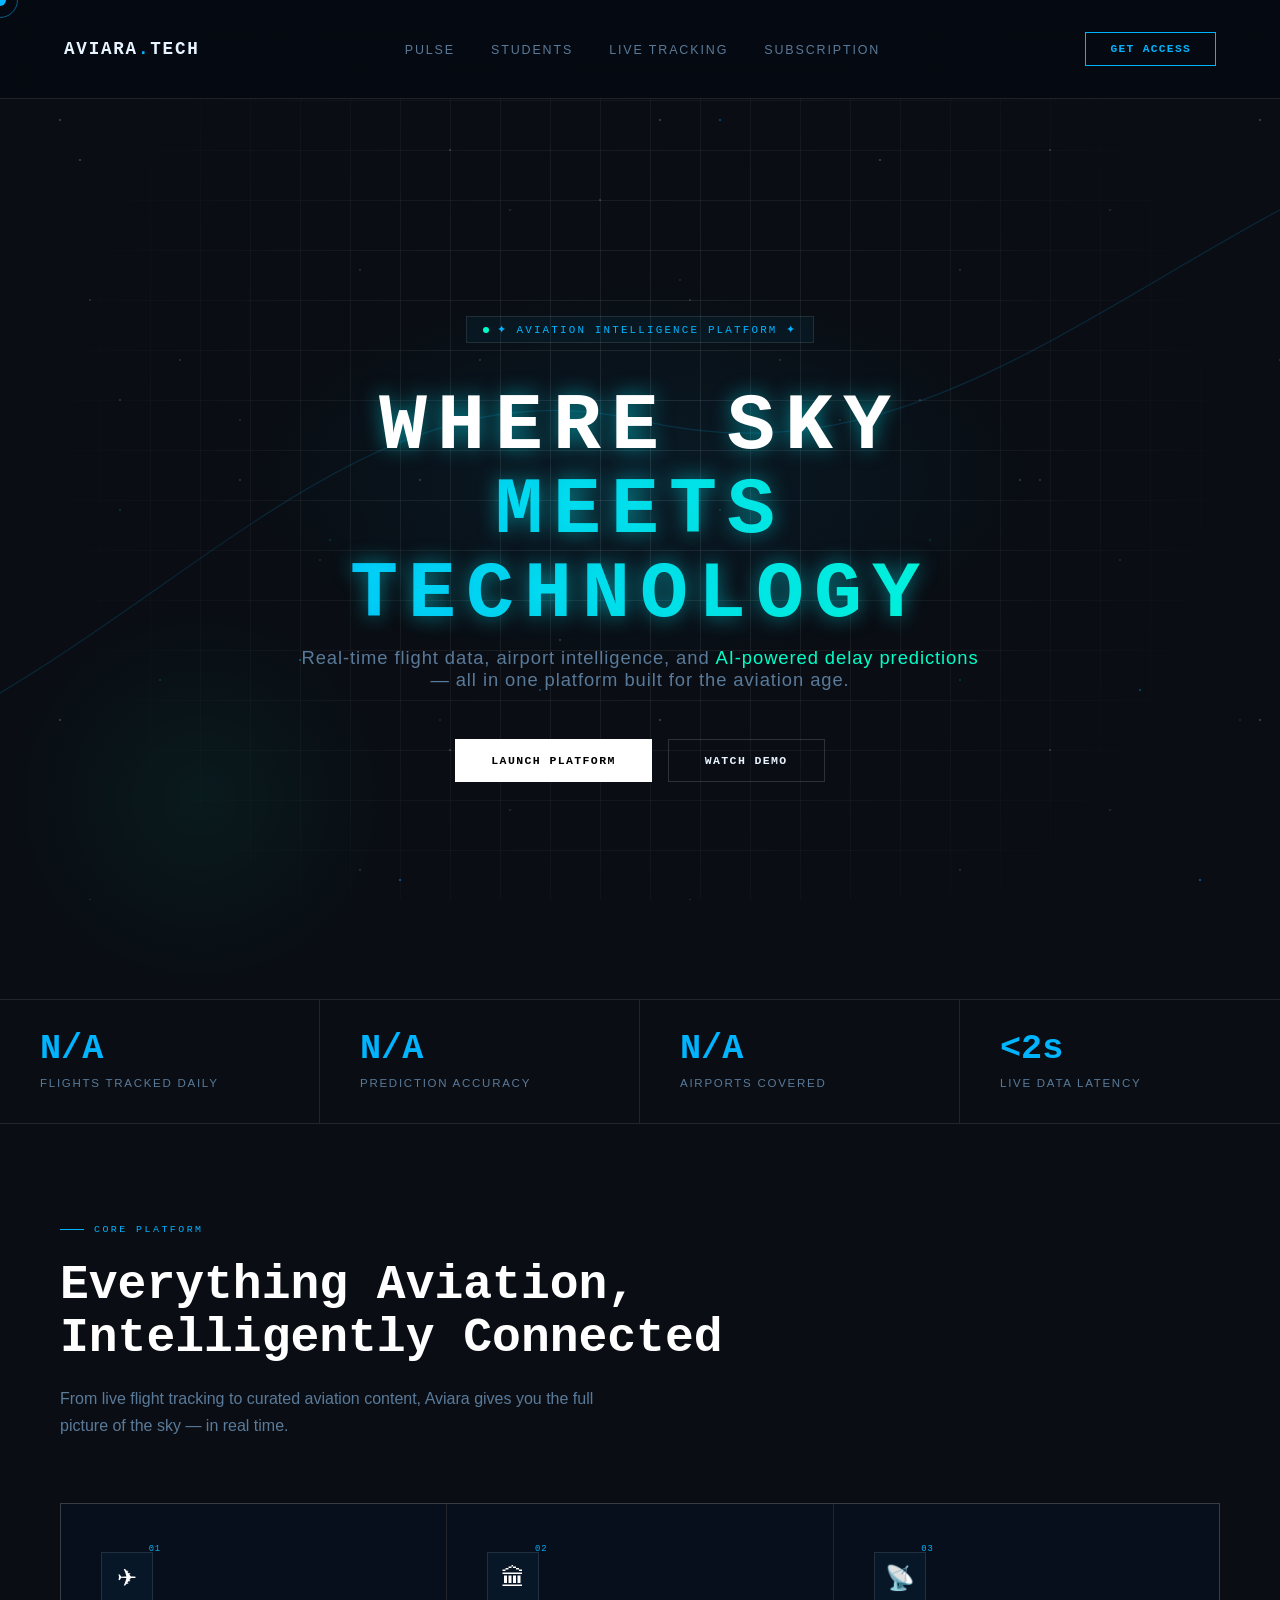
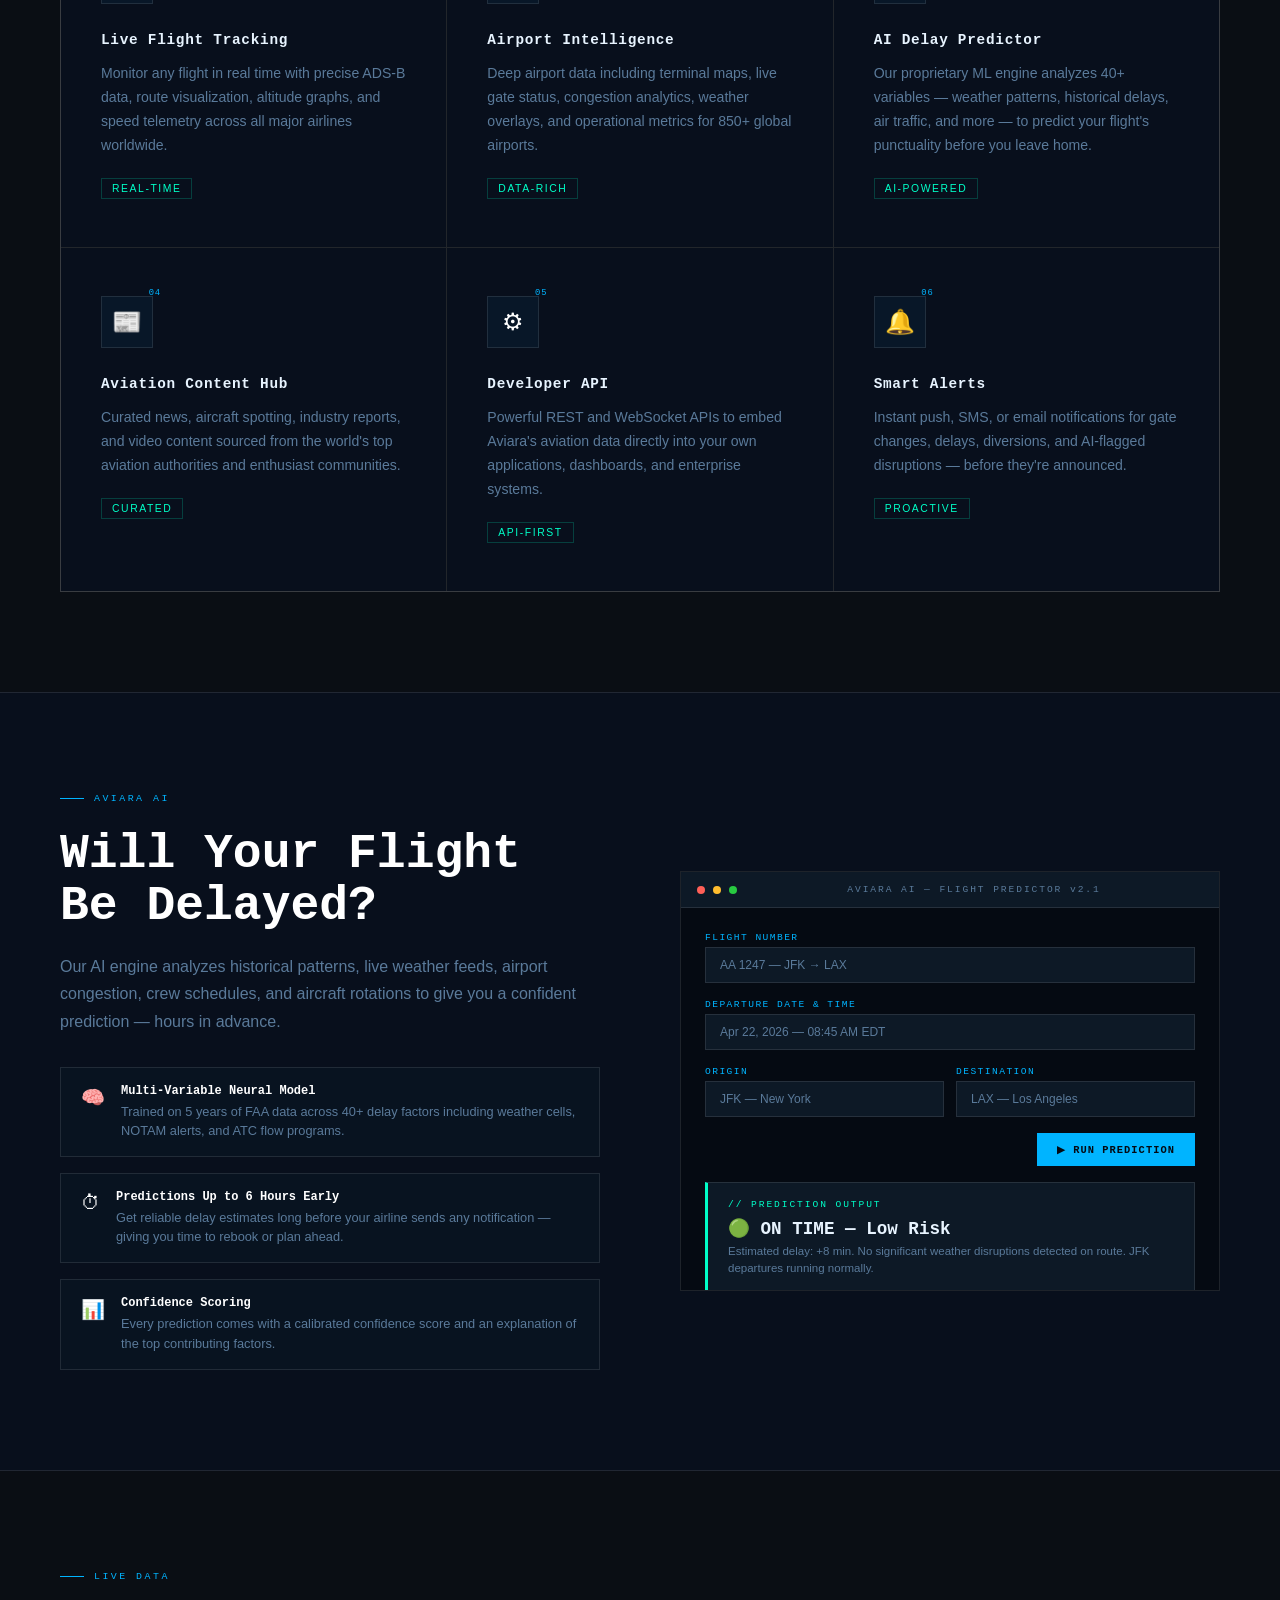
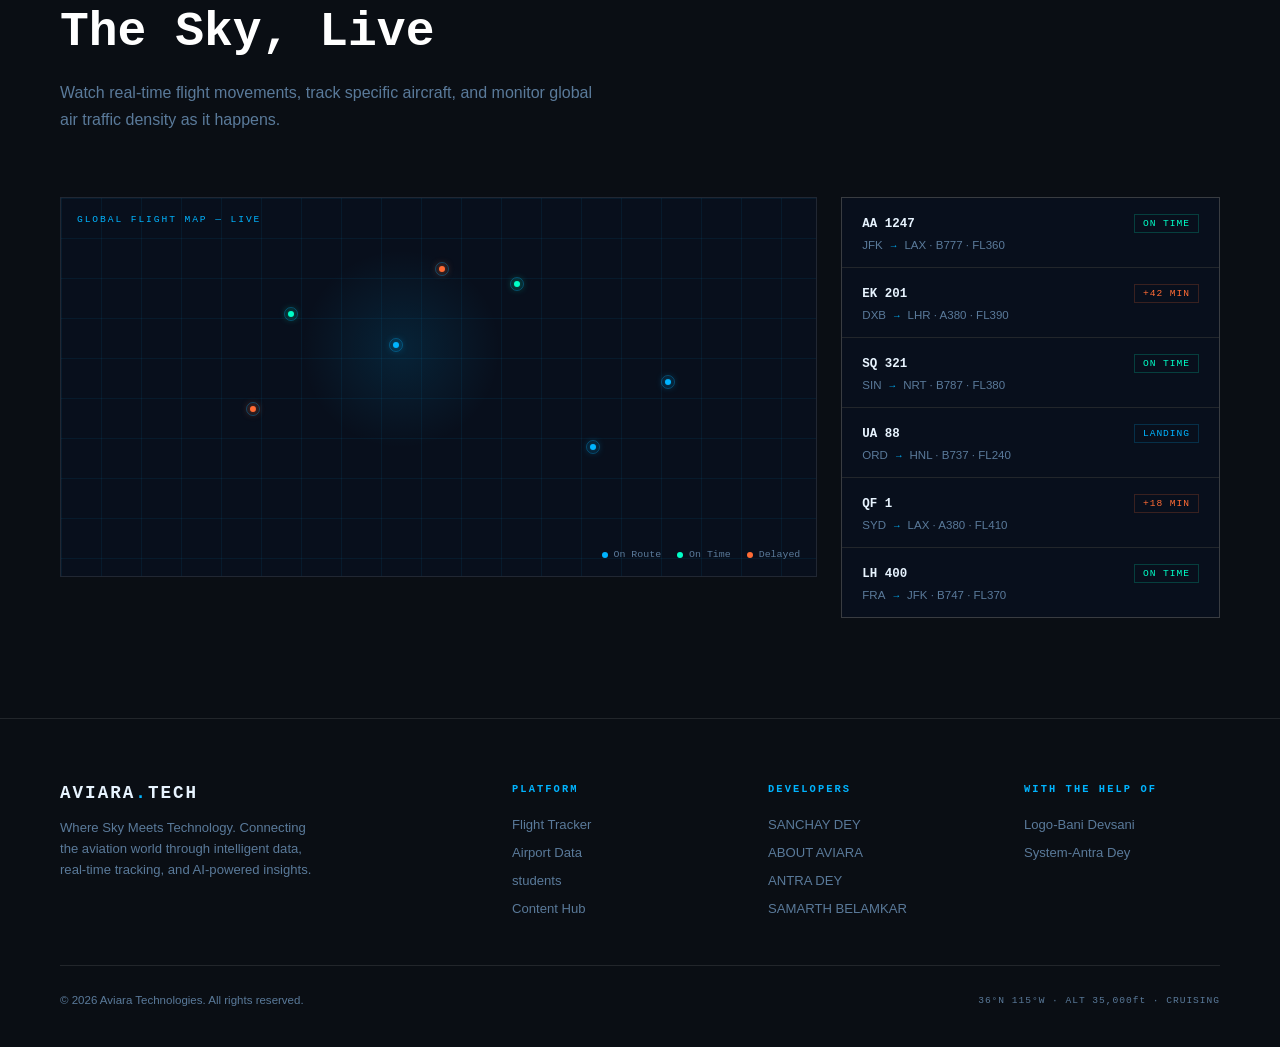
==== index.html @ bae65225 "Add files via upload" ====
<!DOCTYPE html>
<html lang="en">
<head>
    <meta charset="UTF-8">
    <meta name="viewport" content="width=device-width, initial-scale=1.0">
    <title>AVIARA</title>
    <link rel="stylesheet" href="style.css">
    <link rel="stylesheet" href="https://cdnjs.cloudflare.com/ajax/libs/font-awesome/6.5.0/css/all.min.css">
</head>
<body>

  <div class="cursor" id="cursor"></div>
  <div class="cursor-ring" id="cursorRing"></div>
  <div class="starfield"></div>
  <div class="grid-overlay"></div>

  <!-- NAV -->
  <nav>
    <a img="file:///C:/Users/ANTRA%20DEY/Downloads/aviara_tech_logo_airplane.svg" class="nav-logo">AVIARA<span>.</span>TECH</a>
    <ul class="nav-links">
      <li><a href="aviaapulse.html">Pulse</a></li>
      <li><a href="students.html">Students</a></li>
      <li><a href="#tracking">Live Tracking</a></li>
      <li><a href="subscription.html">subscription</a></li>
    </ul>
    <button class="nav-cta">Get Access</button>
  </nav>

  <!-- HERO -->
  <section class="hero">
    <div class="hero-glow"></div>
    <div class="hero-glow2"></div>
    <svg class="plane-svg" viewBox="0 0 1400 700" preserveAspectRatio="none">
      <path class="plane-path" d="M-100,500 C200,400 400,200 700,250 C1000,300 1200,150 1500,50"/>
    </svg>
    <div class="hero-content">
      <div class="hero-badge">✦ Aviation Intelligence Platform ✦</div>
      <h1>
        <span class="line1">WHERE SKY</span>
        <span class="line2">MEETS TECHNOLOGY</span>
      </h1>
      <p class="tagline">Real-time flight data, airport intelligence, and <em>AI-powered delay predictions</em><br>— all in one platform built for the aviation age.</p>
      <div class="hero-btns">
        <button class="btn-primary">Launch Platform</button>
        <button class="btn-ghost">Watch Demo</button>
      </div>
    </div>
  </section>

  <!-- STATS -->
  <div class="stats-bar reveal">
    <div class="stat-item"><span class="stat-num">N/A</span><span class="stat-label">Flights Tracked Daily</span></div>
    <div class="stat-item"><span class="stat-num">N/A</span><span class="stat-label">Prediction Accuracy</span></div>
    <div class="stat-item"><span class="stat-num">N/A</span><span class="stat-label">Airports Covered</span></div>
    <div class="stat-item"><span class="stat-num">&lt;2s</span><span class="stat-label">Live Data Latency</span></div>
  </div>

  <!-- SERVICES -->
  <section id="services">
    <div class="reveal">
      <div class="section-label">Core Platform</div>
      <h2 class="section-title">Everything Aviation,<br>Intelligently Connected</h2>
      <p class="section-sub">From live flight tracking to curated aviation content, Aviara gives you the full picture of the sky — in real time.</p>
    </div>
    <div class="services-grid reveal">
      <div class="service-card">
        <div class="service-icon"><div class="service-icon-inner">✈</div><span class="service-num">01</span></div>
        <div class="service-title">Live Flight Tracking</div>
        <p class="service-desc">Monitor any flight in real time with precise ADS-B data, route visualization, altitude graphs, and speed telemetry across all major airlines worldwide.</p>
        <span class="service-tag">Real-Time</span>
      </div>
      <div class="service-card">
        <div class="service-icon"><div class="service-icon-inner">🏛</div><span class="service-num">02</span></div>
        <div class="service-title">Airport Intelligence</div>
        <p class="service-desc">Deep airport data including terminal maps, live gate status, congestion analytics, weather overlays, and operational metrics for 850+ global airports.</p>
        <span class="service-tag">Data-Rich</span>
      </div>
      <div class="service-card">
        <div class="service-icon"><div class="service-icon-inner">📡</div><span class="service-num">03</span></div>
        <div class="service-title">AI Delay Predictor</div>
        <p class="service-desc">Our proprietary ML engine analyzes 40+ variables — weather patterns, historical delays, air traffic, and more — to predict your flight's punctuality before you leave home.</p>
        <span class="service-tag">AI-Powered</span>
      </div>
      <div class="service-card">
        <div class="service-icon"><div class="service-icon-inner">📰</div><span class="service-num">04</span></div>
        <div class="service-title">Aviation Content Hub</div>
        <p class="service-desc">Curated news, aircraft spotting, industry reports, and video content sourced from the world's top aviation authorities and enthusiast communities.</p>
        <span class="service-tag">Curated</span>
      </div>
      <div class="service-card">
        <div class="service-icon"><div class="service-icon-inner">⚙</div><span class="service-num">05</span></div>
        <div class="service-title">Developer API</div>
        <p class="service-desc">Powerful REST and WebSocket APIs to embed Aviara's aviation data directly into your own applications, dashboards, and enterprise systems.</p>
        <span class="service-tag">API-First</span>
      </div>
      <div class="service-card">
        <div class="service-icon"><div class="service-icon-inner">🔔</div><span class="service-num">06</span></div>
        <div class="service-title">Smart Alerts</div>
        <p class="service-desc">Instant push, SMS, or email notifications for gate changes, delays, diversions, and AI-flagged disruptions — before they're announced.</p>
        <span class="service-tag">Proactive</span>
      </div>
    </div>
  </section>

  <!-- AI PREDICTOR -->
  <section class="ai-section" id="ai">
    <div class="ai-inner">
      <div class="reveal">
        <div class="section-label">Aviara AI</div>
        <h2 class="section-title">Will Your Flight<br>Be Delayed?</h2>
        <p class="section-sub">Our AI engine analyzes historical patterns, live weather feeds, airport congestion, crew schedules, and aircraft rotations to give you a confident prediction — hours in advance.</p>
        <div class="ai-features">
          <div class="ai-feat">
            <div class="ai-feat-icon">🧠</div>
            <div>
              <div class="ai-feat-title">Multi-Variable Neural Model</div>
              <p class="ai-feat-desc">Trained on 5 years of FAA data across 40+ delay factors including weather cells, NOTAM alerts, and ATC flow programs.</p>
            </div>
          </div>
          <div class="ai-feat">
            <div class="ai-feat-icon">⏱</div>
            <div>
              <div class="ai-feat-title">Predictions Up to 6 Hours Early</div>
              <p class="ai-feat-desc">Get reliable delay estimates long before your airline sends any notification — giving you time to rebook or plan ahead.</p>
            </div>
          </div>
          <div class="ai-feat">
            <div class="ai-feat-icon">📊</div>
            <div>
              <div class="ai-feat-title">Confidence Scoring</div>
              <p class="ai-feat-desc">Every prediction comes with a calibrated confidence score and an explanation of the top contributing factors.</p>
            </div>
          </div>
        </div>
      </div>
      <div class="ai-visual reveal">
        <div class="ai-screen">
          <div class="ai-screen-header">
            <div class="dot dot-r"></div>
            <div class="dot dot-y"></div>
            <div class="dot dot-g"></div>
            <div class="ai-screen-title">AVIARA AI — FLIGHT PREDICTOR v2.1</div>
          </div>
          <div class="ai-scan-line"></div>
          <div class="ai-screen-body">
            <div>
              <div class="ai-field-label">Flight Number</div>
              <div class="ai-field">AA 1247 — JFK → LAX</div>
            </div>
            <div>
              <div class="ai-field-label">Departure Date & Time</div>
              <div class="ai-field">Apr 22, 2026 — 08:45 AM EDT</div>
            </div>
            <div class="ai-input-row">
              <div style="flex:1"><div class="ai-field-label">Origin</div><div class="ai-field">JFK — New York</div></div>
              <div style="flex:1"><div class="ai-field-label">Destination</div><div class="ai-field">LAX — Los Angeles</div></div>
            </div>
            <button class="ai-submit">▶ RUN PREDICTION</button>
            <div class="ai-result-box">
              <div class="ai-result-label">// PREDICTION OUTPUT</div>
              <div class="ai-result-main">🟢 ON TIME — Low Risk</div>
              <div class="ai-result-sub">Estimated delay: +8 min. No significant weather disruptions detected on route. JFK departures running normally.</div>
              <div class="ai-confidence">
                <span class="conf-label">Confidence</span>
                <div class="conf-bar"><div class="conf-fill"></div></div>
                <span class="conf-val">87%</span>
              </div>
            </div>
          </div>
        </div>
      </div>
    </div>
  </section>

  <!-- LIVE TRACKING -->
  <section id="tracking">
    <div class="reveal">
      <div class="section-label">Live Data</div>
      <h2 class="section-title">The Sky, Live</h2>
      <p class="section-sub">Watch real-time flight movements, track specific aircraft, and monitor global air traffic density as it happens.</p>
    </div>
    <div class="tracking-grid reveal">
      <div class="map-placeholder">
        <div class="map-grid"></div>
        <div class="map-glow"></div>
        <div class="fdot" style="top:38%;left:44%"></div>
        <div class="fdot green" style="top:22%;left:60%"></div>
        <div class="fdot orange" style="top:55%;left:25%"></div>
        <div class="fdot" style="top:65%;left:70%"></div>
        <div class="fdot green" style="top:30%;left:30%"></div>
        <div class="fdot" style="top:48%;left:80%"></div>
        <div class="fdot orange" style="top:18%;left:50%"></div>
        <div class="map-label">GLOBAL FLIGHT MAP — LIVE</div>
        <div class="map-status">
          <div class="map-legend"><div class="legend-dot" style="background:var(--accent)"></div> On Route</div>
          <div class="map-legend"><div class="legend-dot" style="background:var(--accent2)"></div> On Time</div>
          <div class="map-legend"><div class="legend-dot" style="background:var(--accent3)"></div> Delayed</div>
        </div>
      </div>
      <div class="flight-list">
        <div class="flight-item"><div class="flight-header"><span class="flight-code">AA 1247</span><span class="flight-status status-on">On Time</span></div><div class="flight-route">JFK <span class="route-sep">→</span> LAX · B777 · FL360</div></div>
        <div class="flight-item"><div class="flight-header"><span class="flight-code">EK 201</span><span class="flight-status status-delay">+42 min</span></div><div class="flight-route">DXB <span class="route-sep">→</span> LHR · A380 · FL390</div></div>
        <div class="flight-item"><div class="flight-header"><span class="flight-code">SQ 321</span><span class="flight-status status-on">On Time</span></div><div class="flight-route">SIN <span class="route-sep">→</span> NRT · B787 · FL380</div></div>
        <div class="flight-item"><div class="flight-header"><span class="flight-code">UA 88</span><span class="flight-status status-land">Landing</span></div><div class="flight-route">ORD <span class="route-sep">→</span> HNL · B737 · FL240</div></div>
        <div class="flight-item"><div class="flight-header"><span class="flight-code">QF 1</span><span class="flight-status status-delay">+18 min</span></div><div class="flight-route">SYD <span class="route-sep">→</span> LAX · A380 · FL410</div></div>
        <div class="flight-item"><div class="flight-header"><span class="flight-code">LH 400</span><span class="flight-status status-on">On Time</span></div><div class="flight-route">FRA <span class="route-sep">→</span> JFK · B747 · FL370</div></div>
      </div>
    </div>
  </section>

  <!-- FOOTER -->
  <footer>
    <div class="footer-top reveal">
      <div class="footer-brand">
        <div class="logo">AVIARA<span>.</span>TECH</div>
        <p>Where Sky Meets Technology. Connecting the aviation world through intelligent data, real-time tracking, and AI-powered insights.</p>
      </div>
      <div class="footer-col">
        <h4>Platform</h4>
        <ul>
          <li><a href="#">Flight Tracker</a></li>
          <li><a href="#">Airport Data</a></li>
          <li><a href="students.html">students</a></li>
          <li><a href="#">Content Hub</a></li>
        </ul>
      </div>
      <div class="footer-col">
        <h4>Developers</h4>
        <ul>
          <li><a href="#">SANCHAY DEY</a></li>
          <li><a href="#">ABOUT AVIARA</a></li>
          <li><a href="#">ANTRA DEY</a></li>
          <li><a href="#">SAMARTH BELAMKAR</a></li>
        </ul>
      </div>
      <div class="footer-col">
        <h4>WITH THE HELP OF</h4>
        <ul>
          <li><a href="#">Logo-Bani Devsani</a></li>
          <li><a href="#">System-Antra Dey</a></li>
          <li><a href="#"></a></li>
          <li><a href="#"></a></li>
        </ul>
      </div>
    </div>
    <div class="footer-bottom">
      <span>© 2026 Aviara Technologies. All rights reserved.</span>
      <span class="footer-coords">36°N 115°W · ALT 35,000ft · CRUISING</span>
    </div>
  </footer>

  <script>
    document.querySelector('.ai-submit').addEventListener('click', function() {
  if (!isUnlocked) {
    alert("Unlock for ₹6 first 🔒");
  } else {
    const flight = document.querySelectorAll('.ai-field')[0].value;

    if (!flight) {
      alert("Enter flight number first ✈️");
      return;
    }

    getFlightData(flight);
  }
});
    const cursor = document.getElementById('cursor');
    const ring = document.getElementById('cursorRing');
    let mx = 0, my = 0, rx = 0, ry = 0;
    document.addEventListener('mousemove', e => { mx = e.clientX; my = e.clientY; cursor.style.left = mx + 'px'; cursor.style.top = my + 'px'; });
    function animRing() { rx += (mx - rx) * 0.12; ry += (my - ry) * 0.12; ring.style.left = rx + 'px'; ring.style.top = ry + 'px'; requestAnimationFrame(animRing); }
    animRing();
    document.querySelectorAll('button, a, .service-card, .ai-feat, .flight-item').forEach(el => {
      el.addEventListener('mouseenter', () => { cursor.style.width = '20px'; cursor.style.height = '20px'; ring.style.width = '56px'; ring.style.height = '56px'; });
      el.addEventListener('mouseleave', () => { cursor.style.width = '12px'; cursor.style.height = '12px'; ring.style.width = '36px'; ring.style.height = '36px'; });
    });
    const reveals = document.querySelectorAll('.reveal');
    const obs = new IntersectionObserver(entries => {
      entries.forEach(e => { if (e.isIntersecting) { e.target.classList.add('visible'); } });
    }, { threshold: 0.1, rootMargin: '0px 0px -60px 0px' });
    reveals.forEach(r => obs.observe(r));

  </script>
</body>
</html>
---- style.css ----
*, *::before, *::after { box-sizing: border-box; margin: 0; padding: 0; }

    :root {
      --bg: #050a12;
      --bg2: #080f1c;
      --surface: #0d1926;
      --border: rgba(0,180,255,0.12);
      --accent: #00b4ff;
      --accent2: #00ffc8;
      --accent3: #ff6b35;
      --text: #e8f4ff;
      --muted: #6a8aaa;
      --glow: rgba(0,180,255,0.25);
    }

    html { scroll-behavior: smooth; }

    body {
      background: var(--bg);
      color: var(--text);
      font-family: 'Syne', sans-serif;
      overflow-x: hidden;
      cursor: none;
    }

    /* Custom cursor */
    .cursor {
      position: fixed;
      width: 12px; height: 12px;
      background: var(--accent);
      border-radius: 50%;
      pointer-events: none;
      z-index: 9999;
      transform: translate(-50%, -50%);
      transition: transform 0.1s, width 0.2s, height 0.2s, opacity 0.2s;
      mix-blend-mode: screen;
    }
    .cursor-ring {
      position: fixed;
      width: 36px; height: 36px;
      border: 1px solid rgba(0,180,255,0.5);
      border-radius: 50%;
      pointer-events: none;
      z-index: 9998;
      transform: translate(-50%, -50%);
      transition: transform 0.12s ease-out, width 0.2s, height 0.2s;
    }

    /* Stars background */
    .starfield {
      position: fixed;
      inset: 0;
      pointer-events: none;
      z-index: 0;
      overflow: hidden;
    }
    .starfield::before, .starfield::after {
      content: '';
      position: absolute;
      inset: 0;
      background-image:
        radial-gradient(1px 1px at 10% 20%, rgba(255,255,255,0.6) 0%, transparent 100%),
        radial-gradient(1px 1px at 30% 60%, rgba(255,255,255,0.4) 0%, transparent 100%),
        radial-gradient(1.5px 1.5px at 50% 10%, rgba(0,180,255,0.8) 0%, transparent 100%),
        radial-gradient(1px 1px at 70% 80%, rgba(255,255,255,0.5) 0%, transparent 100%),
        radial-gradient(1px 1px at 85% 35%, rgba(255,255,255,0.3) 0%, transparent 100%),
        radial-gradient(1px 1px at 20% 85%, rgba(0,255,200,0.5) 0%, transparent 100%),
        radial-gradient(1px 1px at 60% 45%, rgba(255,255,255,0.4) 0%, transparent 100%),
        radial-gradient(1.5px 1.5px at 90% 15%, rgba(0,180,255,0.6) 0%, transparent 100%),
        radial-gradient(1px 1px at 40% 70%, rgba(255,255,255,0.3) 0%, transparent 100%),
        radial-gradient(1px 1px at 15% 50%, rgba(255,255,255,0.4) 0%, transparent 100%),
        radial-gradient(1px 1px at 75% 25%, rgba(255,255,255,0.5) 0%, transparent 100%),
        radial-gradient(1px 1px at 55% 90%, rgba(0,255,200,0.4) 0%, transparent 100%);
      background-size: 800px 800px;
      animation: twinkle 8s infinite alternate;
    }
    .starfield::after {
      background-size: 600px 600px;
      animation-delay: 4s;
      animation-duration: 10s;
    }
    @keyframes twinkle {
      0% { opacity: 0.7; }
      100% { opacity: 1; }
    }

    /* Grid overlay */
    .grid-overlay {
      position: fixed;
      inset: 0;
      pointer-events: none;
      z-index: 0;
      background-image:
        linear-gradient(rgba(0,180,255,0.03) 1px, transparent 1px),
        linear-gradient(90deg, rgba(0,180,255,0.03) 1px, transparent 1px);
      background-size: 60px 60px;
    }

    /* NAV */
    nav {
      position: fixed; top: 0; left: 0; right: 0;
      z-index: 100;
      display: flex; align-items: center; justify-content: space-between;
      padding: 20px 60px;
      background: rgba(5,10,18,0.8);
      backdrop-filter: blur(20px);
      border-bottom: 1px solid var(--border);
    }
    .nav-logo {
      font-family: 'Orbitron', monospace;
      font-weight: 800;
      font-size: 1.2rem;
      letter-spacing: 0.1em;
      color: var(--text);
      text-decoration: none;
    }
    .nav-logo span { color: var(--accent); }
    .nav-links { display: flex; gap: 36px; list-style: none; }
    .nav-links a {
      font-size: 0.78rem;
      letter-spacing: 0.15em;
      text-transform: uppercase;
      color: var(--muted);
      text-decoration: none;
      transition: color 0.2s;
      font-weight: 500;
    }
    .nav-links a:hover { color: var(--accent); }
    .nav-cta {
      font-family: 'Orbitron', monospace;
      font-size: 0.7rem;
      font-weight: 600;
      letter-spacing: 0.12em;
      text-transform: uppercase;
      padding: 10px 24px;
      background: transparent;
      border: 1px solid var(--accent);
      color: var(--accent);
      cursor: pointer;
      transition: background 0.2s, color 0.2s, box-shadow 0.2s;
    }
    .nav-cta:hover {
      background: var(--accent);
      color: var(--bg);
      box-shadow: 0 0 20px var(--glow);
    }

    /* HERO */
    .hero {
      position: relative;
      min-height: 100vh;
      display: flex;
      align-items: center;
      justify-content: center;
      padding: 120px 60px 80px;
      overflow: hidden;
    }
    .hero-glow {
      position: absolute;
      top: 20%;
      left: 50%;
      transform: translateX(-50%);
      width: 800px; height: 400px;
      background: radial-gradient(ellipse, rgba(0,180,255,0.08) 0%, transparent 70%);
      pointer-events: none;
    }
    .hero-glow2 {
      position: absolute;
      bottom: 0; left: 0;
      width: 400px; height: 400px;
      background: radial-gradient(ellipse, rgba(0,255,200,0.05) 0%, transparent 70%);
      pointer-events: none;
    }

    .plane-svg {
      position: absolute;
      top: 0; left: 0;
      width: 100%; height: 100%;
      pointer-events: none;
      overflow: visible;
    }
    .plane-path {
      stroke: rgba(0,180,255,0.15);
      stroke-width: 1;
      fill: none;
      stroke-dasharray: 2000;
      stroke-dashoffset: 2000;
      animation: drawPath 4s ease-out 0.5s forwards;
    }
    @keyframes drawPath {
      to { stroke-dashoffset: 0; }
    }

    .hero-content {
      position: relative;
      z-index: 2;
      text-align: center;
      max-width: 900px;
    }
    .hero-badge {
      display: inline-flex;
      align-items: center;
      gap: 8px;
      padding: 6px 16px;
      border: 1px solid var(--border);
      background: rgba(0,180,255,0.05);
      font-size: 0.68rem;
      letter-spacing: 0.2em;
      text-transform: uppercase;
      color: var(--accent);
      font-family: 'Orbitron', monospace;
      margin-bottom: 32px;
      animation: fadeUp 0.8s ease 0.2s both;
    }
    .hero-badge::before {
      content: '';
      display: inline-block;
      width: 6px; height: 6px;
      border-radius: 50%;
      background: var(--accent2);
      animation: pulse 2s infinite;
    }
    @keyframes pulse {
      0%, 100% { opacity: 1; transform: scale(1); }
      50% { opacity: 0.5; transform: scale(1.4); }
    }

    h1 {
      font-family: 'Orbitron', monospace;
      font-size: clamp(2.6rem, 7vw, 6rem);
      font-weight: 900;
      line-height: 1.05;
      letter-spacing: -0.01em;
      margin-bottom: 12px;
      animation: fadeUp 0.8s ease 0.4s both;
    }
    h1 .line1 { display: block; }
    h1 .line2 {
      display: block;
      background: linear-gradient(90deg, var(--accent), var(--accent2));
      -webkit-background-clip: text;
      -webkit-text-fill-color: transparent;
      background-clip: text;
    }

    .tagline {
      font-size: 1.15rem;
      color: var(--muted);
      margin-bottom: 48px;
      font-weight: 300;
      letter-spacing: 0.05em;
      animation: fadeUp 0.8s ease 0.6s both;
    }
    .tagline em { font-style: normal; color: var(--accent2); font-weight: 500; }

    .hero-btns {
      display: flex;
      gap: 16px;
      justify-content: center;
      animation: fadeUp 0.8s ease 0.8s both;
    }
    .btn-primary {
      padding: 14px 36px;
      background: var(--accent);
      color: var(--bg);
      font-family: 'Orbitron', monospace;
      font-weight: 700;
      font-size: 0.72rem;
      letter-spacing: 0.12em;
      text-transform: uppercase;
      border: none;
      cursor: pointer;
      position: relative;
      overflow: hidden;
      transition: box-shadow 0.2s, transform 0.2s;
    }
    .btn-primary::after {
      content: '';
      position: absolute;
      inset: 0;
      background: linear-gradient(120deg, transparent 30%, rgba(255,255,255,0.2) 50%, transparent 70%);
      transform: translateX(-100%);
      transition: transform 0.4s;
    }
    .btn-primary:hover::after { transform: translateX(100%); }
    .btn-primary:hover { box-shadow: 0 0 30px var(--glow); transform: translateY(-2px); }

    .btn-ghost {
      padding: 14px 36px;
      background: transparent;
      color: var(--text);
      font-family: 'Orbitron', monospace;
      font-weight: 600;
      font-size: 0.72rem;
      letter-spacing: 0.12em;
      text-transform: uppercase;
      border: 1px solid rgba(255,255,255,0.15);
      cursor: pointer;
      transition: border-color 0.2s, color 0.2s, transform 0.2s;
    }
    .btn-ghost:hover { border-color: var(--accent); color: var(--accent); transform: translateY(-2px); }

    @keyframes fadeUp {
      from { opacity: 0; transform: translateY(24px); }
      to { opacity: 1; transform: translateY(0); }
    }

    /* STATS BAR */
    .stats-bar {
      position: relative;
      z-index: 2;
      display: grid;
      grid-template-columns: repeat(4, 1fr);
      border-top: 1px solid var(--border);
      border-bottom: 1px solid var(--border);
    }
    .stat-item {
      padding: 32px 40px;
      border-right: 1px solid var(--border);
      position: relative;
      overflow: hidden;
    }
    .stat-item:last-child { border-right: none; }
    .stat-item::before {
      content: '';
      position: absolute;
      inset: 0;
      background: linear-gradient(135deg, rgba(0,180,255,0.03), transparent);
      opacity: 0;
      transition: opacity 0.3s;
    }
    .stat-item:hover::before { opacity: 1; }
    .stat-num {
      font-family: 'Orbitron', monospace;
      font-size: 2.2rem;
      font-weight: 800;
      color: var(--accent);
      display: block;
      line-height: 1;
      margin-bottom: 6px;
    }
    .stat-label {
      font-size: 0.72rem;
      letter-spacing: 0.15em;
      text-transform: uppercase;
      color: var(--muted);
    }

    /* SECTIONS */
    section {
      position: relative;
      z-index: 2;
      padding: 100px 60px;
    }
    .section-label {
      font-family: 'Orbitron', monospace;
      font-size: 0.65rem;
      letter-spacing: 0.3em;
      text-transform: uppercase;
      color: var(--accent);
      margin-bottom: 16px;
      display: flex;
      align-items: center;
      gap: 10px;
    }
    .section-label::before {
      content: '';
      display: inline-block;
      width: 30px; height: 1px;
      background: var(--accent);
    }
    .section-title {
      font-family: 'Orbitron', monospace;
      font-size: clamp(1.8rem, 4vw, 3rem);
      font-weight: 800;
      line-height: 1.1;
      margin-bottom: 20px;
    }
    .section-sub {
      font-size: 1rem;
      color: var(--muted);
      max-width: 540px;
      line-height: 1.7;
    }

    /* SERVICES */
    .services-grid {
      display: grid;
      grid-template-columns: repeat(3, 1fr);
      gap: 1px;
      background: var(--border);
      margin-top: 64px;
      border: 1px solid var(--border);
    }
    .service-card {
      background: var(--bg2);
      padding: 48px 40px;
      position: relative;
      overflow: hidden;
      transition: background 0.3s;
    }
    .service-card::before {
      content: '';
      position: absolute;
      top: 0; left: 0; right: 0;
      height: 2px;
      background: linear-gradient(90deg, var(--accent), var(--accent2));
      transform: scaleX(0);
      transform-origin: left;
      transition: transform 0.4s;
    }
    .service-card:hover { background: var(--surface); }
    .service-card:hover::before { transform: scaleX(1); }
    .service-icon { width: 52px; height: 52px; margin-bottom: 28px; position: relative; }
    .service-icon-inner {
      width: 52px; height: 52px;
      border: 1px solid var(--border);
      display: flex; align-items: center; justify-content: center;
      font-size: 1.5rem;
      background: rgba(0,180,255,0.05);
      position: relative; z-index: 1;
    }
    .service-num {
      position: absolute;
      top: -8px; right: -8px;
      font-family: 'Orbitron', monospace;
      font-size: 0.55rem;
      color: var(--accent);
      letter-spacing: 0.1em;
    }
    .service-title {
      font-family: 'Orbitron', monospace;
      font-size: 0.9rem;
      font-weight: 700;
      letter-spacing: 0.05em;
      margin-bottom: 14px;
      color: var(--text);
    }
    .service-desc { font-size: 0.88rem; color: var(--muted); line-height: 1.7; }
    .service-tag {
      display: inline-block;
      margin-top: 20px;
      font-size: 0.65rem;
      letter-spacing: 0.15em;
      text-transform: uppercase;
      color: var(--accent2);
      border: 1px solid rgba(0,255,200,0.2);
      padding: 4px 10px;
    }

    /* AI PREDICTOR */
    .ai-section {
      background: var(--bg2);
      border-top: 1px solid var(--border);
      border-bottom: 1px solid var(--border);
    }
    .ai-inner {
      display: grid;
      grid-template-columns: 1fr 1fr;
      gap: 80px;
      align-items: center;
    }
    .ai-visual { position: relative; height: 420px; }
    .ai-screen {
      position: absolute;
      inset: 0;
      border: 1px solid var(--border);
      background: var(--bg);
      overflow: hidden;
    }
    .ai-screen-header {
      position: absolute;
      top: 0; left: 0; right: 0;
      height: 36px;
      background: var(--surface);
      border-bottom: 1px solid var(--border);
      display: flex;
      align-items: center;
      padding: 0 16px;
      gap: 8px;
      z-index: 1;
    }
    .dot { width: 8px; height: 8px; border-radius: 50%; }
    .dot-r { background: #ff5f57; }
    .dot-y { background: #ffbd2e; }
    .dot-g { background: #28ca41; }
    .ai-screen-title {
      margin-left: auto; margin-right: auto;
      font-family: 'Orbitron', monospace;
      font-size: 0.6rem;
      letter-spacing: 0.2em;
      color: var(--muted);
    }
    .ai-screen-body {
      position: absolute;
      top: 36px;
      inset: 36px 0 0 0;
      padding: 24px;
      display: flex;
      flex-direction: column;
      gap: 16px;
    }
    .ai-field {
      flex: 1;
      background: var(--surface);
      border: 1px solid var(--border);
      padding: 10px 14px;
      font-size: 0.75rem;
      color: var(--muted);
      font-family: 'Syne', sans-serif;
    }
    .ai-field-label {
      font-size: 0.6rem;
      letter-spacing: 0.15em;
      text-transform: uppercase;
      color: var(--accent);
      margin-bottom: 4px;
      font-family: 'Orbitron', monospace;
    }
    .ai-input-row { display: flex; gap: 12px; align-items: center; }
    .ai-submit {
      background: var(--accent);
      color: var(--bg);
      border: none;
      padding: 10px 20px;
      font-size: 0.65rem;
      font-family: 'Orbitron', monospace;
      font-weight: 700;
      letter-spacing: 0.1em;
      cursor: pointer;
      align-self: flex-end;
      white-space: nowrap;
    }
    .ai-result-box {
      background: var(--surface);
      border: 1px solid var(--border);
      border-left: 3px solid var(--accent2);
      padding: 16px 20px;
    }
    .ai-result-label {
      font-family: 'Orbitron', monospace;
      font-size: 0.6rem;
      letter-spacing: 0.2em;
      color: var(--accent2);
      margin-bottom: 8px;
    }
    .ai-result-main {
      font-family: 'Orbitron', monospace;
      font-size: 1.1rem;
      font-weight: 700;
      color: var(--text);
      margin-bottom: 4px;
    }
    .ai-result-sub { font-size: 0.72rem; color: var(--muted); line-height: 1.5; }
    .ai-confidence { display: flex; align-items: center; gap: 10px; margin-top: 10px; }
    .conf-label {
      font-size: 0.6rem;
      letter-spacing: 0.1em;
      text-transform: uppercase;
      color: var(--muted);
      font-family: 'Orbitron', monospace;
    }
    .conf-bar { flex: 1; height: 4px; background: var(--border); position: relative; overflow: hidden; }
    .conf-fill {
      position: absolute;
      inset: 0;
      width: 87%;
      background: linear-gradient(90deg, var(--accent), var(--accent2));
      animation: growBar 1.5s ease 0.5s both;
    }
    @keyframes growBar { from { width: 0; } to { width: 87%; } }
    .conf-val { font-family: 'Orbitron', monospace; font-size: 0.65rem; color: var(--accent2); }
    .ai-scan-line {
      position: absolute;
      left: 0; right: 0;
      height: 2px;
      background: linear-gradient(90deg, transparent, var(--accent), transparent);
      opacity: 0.4;
      animation: scanLine 3s linear infinite;
      pointer-events: none;
    }
    @keyframes scanLine { 0% { top: 36px; } 100% { top: 100%; } }
    .ai-features { margin-top: 32px; display: flex; flex-direction: column; gap: 16px; }
    .ai-feat {
      display: flex;
      align-items: flex-start;
      gap: 16px;
      padding: 16px 20px;
      border: 1px solid var(--border);
      background: rgba(0,180,255,0.02);
      transition: border-color 0.2s, background 0.2s;
    }
    .ai-feat:hover { border-color: rgba(0,180,255,0.3); background: rgba(0,180,255,0.05); }
    .ai-feat-icon { font-size: 1.2rem; margin-top: 2px; flex-shrink: 0; }
    .ai-feat-title { font-family: 'Orbitron', monospace; font-size: 0.75rem; font-weight: 700; margin-bottom: 4px; }
    .ai-feat-desc { font-size: 0.8rem; color: var(--muted); line-height: 1.5; }

    /* LIVE TRACKING */
    .tracking-grid {
      display: grid;
      grid-template-columns: 2fr 1fr;
      gap: 24px;
      margin-top: 64px;
    }
    .map-placeholder {
      background: var(--bg2);
      border: 1px solid var(--border);
      height: 380px;
      position: relative;
      overflow: hidden;
    }
    .map-grid {
      position: absolute;
      inset: 0;
      background-image:
        linear-gradient(rgba(0,180,255,0.07) 1px, transparent 1px),
        linear-gradient(90deg, rgba(0,180,255,0.07) 1px, transparent 1px);
      background-size: 40px 40px;
    }
    .map-glow {
      position: absolute;
      width: 200px; height: 200px;
      border-radius: 50%;
      background: radial-gradient(circle, rgba(0,180,255,0.12), transparent 70%);
      top: 40%; left: 45%;
      transform: translate(-50%, -50%);
      animation: pulseGlow 3s ease-in-out infinite;
    }
    @keyframes pulseGlow {
      0%, 100% { transform: translate(-50%,-50%) scale(1); opacity: 0.7; }
      50% { transform: translate(-50%,-50%) scale(1.3); opacity: 1; }
    }
    .fdot {
      position: absolute;
      width: 6px; height: 6px;
      border-radius: 50%;
      background: var(--accent);
      box-shadow: 0 0 8px var(--accent);
    }
    .fdot::after {
      content: '';
      position: absolute;
      inset: -4px;
      border-radius: 50%;
      border: 1px solid rgba(0,180,255,0.3);
      animation: ripple 2s infinite;
    }
    @keyframes ripple {
      0% { transform: scale(1); opacity: 1; }
      100% { transform: scale(2.5); opacity: 0; }
    }
    .fdot.green { background: var(--accent2); box-shadow: 0 0 8px var(--accent2); }
    .fdot.orange { background: var(--accent3); box-shadow: 0 0 8px var(--accent3); }
    .map-label {
      position: absolute;
      top: 16px; left: 16px;
      font-family: 'Orbitron', monospace;
      font-size: 0.6rem;
      letter-spacing: 0.2em;
      color: var(--accent);
    }
    .map-status { position: absolute; bottom: 16px; right: 16px; display: flex; gap: 16px; }
    .map-legend { display: flex; align-items: center; gap: 6px; font-size: 0.62rem; color: var(--muted); font-family: 'Orbitron', monospace; }
    .legend-dot { width: 6px; height: 6px; border-radius: 50%; }
    .flight-list { display: flex; flex-direction: column; gap: 1px; background: var(--border); border: 1px solid var(--border); }
    .flight-item { background: var(--bg2); padding: 16px 20px; transition: background 0.2s; }
    .flight-item:hover { background: var(--surface); }
    .flight-header { display: flex; justify-content: space-between; align-items: center; margin-bottom: 6px; }
    .flight-code { font-family: 'Orbitron', monospace; font-size: 0.78rem; font-weight: 700; color: var(--text); }
    .flight-status { font-size: 0.6rem; letter-spacing: 0.1em; text-transform: uppercase; font-family: 'Orbitron', monospace; padding: 3px 8px; }
    .status-on { color: var(--accent2); border: 1px solid rgba(0,255,200,0.2); }
    .status-delay { color: var(--accent3); border: 1px solid rgba(255,107,53,0.2); }
    .status-land { color: var(--accent); border: 1px solid rgba(0,180,255,0.2); }
    .flight-route { font-size: 0.72rem; color: var(--muted); display: flex; align-items: center; gap: 6px; }
    .route-sep { color: var(--accent); font-size: 0.6rem; }

    /* FOOTER */
    footer {
      position: relative; z-index: 2;
      border-top: 1px solid var(--border);
      padding: 64px 60px 40px;
    }
    .footer-top {
      display: grid;
      grid-template-columns: 2fr 1fr 1fr 1fr;
      gap: 60px;
      margin-bottom: 48px;
    }
    .footer-brand .logo { font-family: 'Orbitron', monospace; font-weight: 800; font-size: 1.1rem; color: var(--text); margin-bottom: 14px; }
    .footer-brand .logo span { color: var(--accent); }
    .footer-brand p { font-size: 0.82rem; color: var(--muted); line-height: 1.6; max-width: 260px; }
    .footer-col h4 { font-family: 'Orbitron', monospace; font-size: 0.65rem; letter-spacing: 0.2em; text-transform: uppercase; color: var(--accent); margin-bottom: 20px; }
    .footer-col ul { list-style: none; display: flex; flex-direction: column; gap: 10px; }
    .footer-col ul a { font-size: 0.82rem; color: var(--muted); text-decoration: none; transition: color 0.2s; }
    .footer-col ul a:hover { color: var(--text); }
    .footer-bottom { display: flex; justify-content: space-between; align-items: center; padding-top: 28px; border-top: 1px solid var(--border); font-size: 0.72rem; color: var(--muted); }
    .footer-coords { font-family: 'Orbitron', monospace; font-size: 0.6rem; letter-spacing: 0.1em; }

    /* SCROLL ANIMATIONS */
    .reveal { opacity: 0; transform: translateY(30px); transition: opacity 0.7s ease, transform 0.7s ease; }
    .reveal.visible { opacity: 1; transform: none; }

    ::-webkit-scrollbar { width: 4px; }
    ::-webkit-scrollbar-track { background: var(--bg); }
    ::-webkit-scrollbar-thumb { background: var(--accent); }

    @media (max-width: 900px) {
      nav { padding: 16px 24px; }
      .nav-links { display: none; }
      section { padding: 60px 24px; }
      .hero { padding: 100px 24px 60px; }
      .stats-bar { grid-template-columns: repeat(2, 1fr); }
      .services-grid { grid-template-columns: 1fr; }
      .ai-inner { grid-template-columns: 1fr; }
      .tracking-grid { grid-template-columns: 1fr; }
      .footer-top { grid-template-columns: 1fr 1fr; }
    }
    *, *::before, *::after { box-sizing: border-box; margin: 0; padding: 0; }
    :root {
      --bg:       #050a12;
      --bg2:      #080f1c;
      --surface:  #0d1926;
      --surface2: #112235;
      --border:   rgba(0,180,255,0.12);
      --accent:   #00b4ff;
      --accent2:  #00ffc8;
      --accent3:  #ff6b35;
      --gold:     #f5c842;
      --text:     #e8f4ff;
      --muted:    #5a7a9a;
      --glow:     rgba(0,180,255,0.22);
      --glow2:    rgba(0,255,200,0.18);
    }

    html { scroll-behavior: smooth; }
    body {
      background: var(--bg);
      color: var(--text);
      font-family: 'DM Sans', sans-serif;
      min-height: 100vh;
      overflow-x: hidden;
    }

    .bg-grid {
      position: fixed; inset: 0; z-index: 0; pointer-events: none;
      background-image:
        linear-gradient(rgba(0,180,255,0.025) 1px, transparent 1px),
        linear-gradient(90deg, rgba(0,180,255,0.025) 1px, transparent 1px);
      background-size: 56px 56px;
    }
    .bg-glow-tl {
      position: fixed; top: -200px; left: -200px;
      width: 600px; height: 600px; border-radius: 50%;
      background: radial-gradient(circle, rgba(0,180,255,0.06) 0%, transparent 70%);
      pointer-events: none; z-index: 0;
    }
    .bg-glow-br {
      position: fixed; bottom: -200px; right: -100px;
      width: 500px; height: 500px; border-radius: 50%;
      background: radial-gradient(circle, rgba(0,255,200,0.05) 0%, transparent 70%);
      pointer-events: none; z-index: 0;
    }

    nav {
      position: sticky; top: 0; z-index: 100;
      display: flex; align-items: center; justify-content: space-between;
      padding: 18px 60px;
      background: rgba(5,10,18,0.85);
      backdrop-filter: blur(20px);
      border-bottom: 1px solid var(--border);
    }
    .nav-logo {
      font-family: 'Orbitron', monospace; font-weight: 800; font-size: 1.1rem;
      letter-spacing: 0.1em; color: var(--text); text-decoration: none;
    }
    .nav-logo span { color: var(--accent); }
    .nav-right { display: flex; align-items: center; gap: 24px; }
    .nav-link {
      font-size: 0.78rem; letter-spacing: 0.12em; text-transform: uppercase;
      color: var(--muted); text-decoration: none; transition: color 0.2s;
    }
    .nav-link:hover { color: var(--accent); }
    .nav-btn {
      font-family: 'Orbitron', monospace; font-size: 0.65rem; font-weight: 700;
      letter-spacing: 0.1em; text-transform: uppercase;
      padding: 9px 22px; border: 1px solid var(--accent);
      background: transparent; color: var(--accent); cursor: pointer;
      transition: background 0.2s, color 0.2s, box-shadow 0.2s;
    }
    .nav-btn:hover { background: var(--accent); color: var(--bg); box-shadow: 0 0 18px var(--glow); }

    .page { position: relative; z-index: 1; padding: 80px 60px 120px; max-width: 1300px; margin: 0 auto; }

    .page-header { text-align: center; margin-bottom: 64px; }
    .page-eyebrow {
      display: inline-flex; align-items: center; gap: 8px;
      font-family: 'Orbitron', monospace; font-size: 0.62rem;
      letter-spacing: 0.28em; text-transform: uppercase; color: var(--accent);
      margin-bottom: 20px; animation: fadeUp 0.6s ease both;
    }
    .eyebrow-dot {
      width: 6px; height: 6px; border-radius: 50%; background: var(--accent2);
      animation: blink 2s infinite;
    }
    @keyframes blink { 0%,100%{opacity:1;transform:scale(1);} 50%{opacity:0.4;transform:scale(1.5);} }
    .page-title {
      font-family: 'Orbitron', monospace; font-size: clamp(2rem, 5vw, 3.6rem);
      font-weight: 900; line-height: 1.08; margin-bottom: 16px;
      animation: fadeUp 0.6s ease 0.1s both;
    }
    .page-title span {
      background: linear-gradient(90deg, var(--accent), var(--accent2));
      -webkit-background-clip: text; -webkit-text-fill-color: transparent; background-clip: text;
    }
    .page-sub {
      font-size: 1rem; color: var(--muted); max-width: 480px; margin: 0 auto;
      line-height: 1.7; animation: fadeUp 0.6s ease 0.2s both;
    }
    @keyframes fadeUp { from{opacity:0;transform:translateY(20px);} to{opacity:1;transform:none;} }

    .billing-toggle {
      display: flex; align-items: center; justify-content: center;
      gap: 16px; margin-bottom: 56px; animation: fadeUp 0.6s ease 0.3s both;
    }
    .toggle-label {
      font-size: 0.82rem; font-weight: 500; color: var(--muted);
      transition: color 0.2s; cursor: pointer; user-select: none;
    }
    .toggle-label.active { color: var(--text); }
    .toggle-switch {
      width: 52px; height: 28px; background: var(--surface2);
      border: 1px solid var(--border); border-radius: 999px;
      position: relative; cursor: pointer;
      transition: border-color 0.3s, box-shadow 0.3s;
    }
    .toggle-switch.annual { border-color: var(--accent2); box-shadow: 0 0 12px var(--glow2); }
    .toggle-knob {
      position: absolute; top: 3px; left: 3px;
      width: 20px; height: 20px; border-radius: 50%;
      background: var(--accent); transition: transform 0.3s, background 0.3s;
    }
    .toggle-switch.annual .toggle-knob { transform: translateX(24px); background: var(--accent2); }
    .save-badge {
      font-family: 'Orbitron', monospace; font-size: 0.55rem;
      letter-spacing: 0.12em; text-transform: uppercase;
      padding: 3px 9px; background: rgba(0,255,200,0.1);
      border: 1px solid rgba(0,255,200,0.25); color: var(--accent2);
      border-radius: 999px;
    }

    .plans-grid {
      display: grid; grid-template-columns: repeat(3, 1fr);
      gap: 1px; background: var(--border);
      border: 1px solid var(--border);
      animation: fadeUp 0.7s ease 0.4s both;
    }
    .plan-card {
      background: var(--bg2); padding: 48px 40px;
      position: relative; overflow: hidden;
      display: flex; flex-direction: column;
      transition: background 0.3s;
    }
    .plan-card:hover { background: var(--surface); }
    .plan-card::before {
      content: '';
      position: absolute; top: 0; left: 0; right: 0; height: 2px;
      transform: scaleX(0); transform-origin: left; transition: transform 0.4s;
    }
    .plan-card:hover::before { transform: scaleX(1); }
    .plan-basic::before   { background: linear-gradient(90deg, var(--muted), rgba(90,122,154,0.3)); }
    .plan-standard::before { background: linear-gradient(90deg, var(--accent), var(--accent2)); }
    .plan-premium::before  { background: linear-gradient(90deg, var(--gold), #ff9f43); }
    .plan-card::after {
      content: ''; position: absolute; top: 0; right: 0;
      width: 80px; height: 80px; opacity: 0.04;
      clip-path: polygon(100% 0, 0 0, 100% 100%);
    }
    .plan-basic::after   { background: var(--muted); }
    .plan-standard::after { background: var(--accent); }
    .plan-premium::after  { background: var(--gold); }

    .popular-badge {
      position: absolute; top: 20px; right: 20px;
      font-family: 'Orbitron', monospace; font-size: 0.55rem;
      letter-spacing: 0.15em; text-transform: uppercase;
      padding: 4px 10px; border-radius: 999px;
      background: rgba(0,180,255,0.12); border: 1px solid rgba(0,180,255,0.3); color: var(--accent);
    }
    .plan-premium .popular-badge {
      background: rgba(245,200,66,0.1); border-color: rgba(245,200,66,0.3); color: var(--gold);
    }

    .plan-tier {
      font-family: 'Orbitron', monospace; font-size: 0.65rem;
      letter-spacing: 0.25em; text-transform: uppercase; margin-bottom: 20px;
    }
    .plan-basic   .plan-tier { color: var(--muted); }
    .plan-standard .plan-tier { color: var(--accent); }
    .plan-premium  .plan-tier { color: var(--gold); }

    .plan-price-wrap { margin-bottom: 28px; }
    .plan-price {
      font-family: 'Orbitron', monospace; font-size: 3rem; font-weight: 900;
      line-height: 1; display: flex; align-items: flex-start; gap: 4px;
    }
    .price-currency { font-size: 1.2rem; margin-top: 8px; font-weight: 600; }
    .price-period { font-size: 0.72rem; color: var(--muted); margin-top: 6px; font-family: 'DM Sans', sans-serif; font-weight: 400; }
    .price-annual-note {
      font-size: 0.68rem; color: var(--accent2); margin-top: 4px;
      opacity: 0; transition: opacity 0.3s; height: 0; overflow: hidden;
    }
    .annual-active .price-annual-note { opacity: 1; height: auto; }

    .plan-desc { font-size: 0.85rem; color: var(--muted); line-height: 1.65; margin-bottom: 32px; min-height: 52px; }
    .plan-divider { height: 1px; background: var(--border); margin-bottom: 28px; }
    .features-label {
      font-family: 'Orbitron', monospace; font-size: 0.58rem;
      letter-spacing: 0.2em; text-transform: uppercase; color: var(--muted); margin-bottom: 16px;
    }
    .feature-list { list-style: none; display: flex; flex-direction: column; gap: 12px; flex: 1; }
    .feature-item { display: flex; align-items: flex-start; gap: 10px; font-size: 0.83rem; color: var(--text); line-height: 1.45; }
    .feature-icon { flex-shrink: 0; width: 16px; height: 16px; display: flex; align-items: center; justify-content: center; font-size: 0.7rem; margin-top: 1px; }
    .check-basic    { color: var(--muted); }
    .check-standard { color: var(--accent); }
    .check-premium  { color: var(--gold); }
    .feature-muted  { color: var(--muted); }

    .plan-cta {
      margin-top: 36px; width: 100%; padding: 14px;
      font-family: 'Orbitron', monospace; font-size: 0.68rem;
      font-weight: 700; letter-spacing: 0.12em; text-transform: uppercase;
      cursor: pointer; transition: all 0.25s; position: relative; overflow: hidden;
    }
    .cta-basic { background: transparent; border: 1px solid rgba(90,122,154,0.4); color: var(--muted); }
    .cta-basic:hover { border-color: var(--muted); color: var(--text); }
    .cta-standard { background: var(--accent); border: 1px solid var(--accent); color: var(--bg); }
    .cta-standard::after {
      content: ''; position: absolute; inset: 0;
      background: linear-gradient(120deg, transparent 30%, rgba(255,255,255,0.18) 50%, transparent 70%);
      transform: translateX(-100%); transition: transform 0.4s;
    }
    .cta-standard:hover::after { transform: translateX(100%); }
    .cta-standard:hover { box-shadow: 0 0 28px var(--glow); transform: translateY(-2px); }
    .cta-premium { background: linear-gradient(135deg, var(--gold), #ff9f43); border: none; color: #0a0500; }
    .cta-premium:hover { box-shadow: 0 0 28px rgba(245,200,66,0.3); transform: translateY(-2px); }

    .current-section { margin-top: 80px; animation: fadeUp 0.7s ease 0.5s both; }
    .section-label {
      font-family: 'Orbitron', monospace; font-size: 0.62rem;
      letter-spacing: 0.25em; text-transform: uppercase; color: var(--accent);
      margin-bottom: 24px; display: flex; align-items: center; gap: 10px;
    }
    .section-label::before { content: ''; display: inline-block; width: 24px; height: 1px; background: var(--accent); }

    .subscription-dashboard {
      display: grid; grid-template-columns: 1fr 1fr; gap: 1px;
      background: var(--border); border: 1px solid var(--border);
    }
    .dash-card { background: var(--bg2); padding: 36px; transition: background 0.2s; }
    .dash-card:hover { background: var(--surface); }
    .dash-card-title {
      font-family: 'Orbitron', monospace; font-size: 0.62rem;
      letter-spacing: 0.2em; text-transform: uppercase; color: var(--muted); margin-bottom: 20px;
    }

    .active-plan-row { display: flex; align-items: center; justify-content: space-between; margin-bottom: 16px; }
    .active-plan-name { font-family: 'Orbitron', monospace; font-size: 1.4rem; font-weight: 800; color: var(--accent); }
    .active-status { display: flex; align-items: center; gap: 6px; font-size: 0.65rem; letter-spacing: 0.12em; text-transform: uppercase; font-family: 'Orbitron', monospace; color: var(--accent2); }
    .status-pulse { width: 7px; height: 7px; border-radius: 50%; background: var(--accent2); animation: blink 2s infinite; }
    .active-price-row { font-size: 0.85rem; color: var(--muted); margin-bottom: 24px; }
    .active-price-row strong { color: var(--text); }

    .usage-row { margin-bottom: 16px; }
    .usage-header { display: flex; justify-content: space-between; align-items: center; margin-bottom: 7px; }
    .usage-name { font-size: 0.75rem; color: var(--muted); }
    .usage-val { font-family: 'Orbitron', monospace; font-size: 0.7rem; color: var(--accent); }
    .usage-bar { height: 4px; background: var(--surface2); border-radius: 2px; overflow: hidden; }
    .usage-fill { height: 100%; border-radius: 2px; background: linear-gradient(90deg, var(--accent), var(--accent2)); animation: growBar 1.5s ease both; }
    @keyframes growBar { from{width:0;} }

    .invoice-list { display: flex; flex-direction: column; gap: 1px; background: var(--border); }
    .invoice-item { background: var(--surface); display: flex; align-items: center; justify-content: space-between; padding: 14px 20px; transition: background 0.2s; }
    .invoice-item:hover { background: var(--surface2); }
    .invoice-left { display: flex; flex-direction: column; gap: 3px; }
    .invoice-date { font-size: 0.75rem; color: var(--text); font-weight: 500; }
    .invoice-plan { font-size: 0.68rem; color: var(--muted); }
    .invoice-right { display: flex; align-items: center; gap: 16px; }
    .invoice-amt { font-family: 'Orbitron', monospace; font-size: 0.78rem; font-weight: 700; color: var(--text); }
    .invoice-badge { font-size: 0.58rem; letter-spacing: 0.1em; text-transform: uppercase; font-family: 'Orbitron', monospace; padding: 3px 8px; border-radius: 2px; }
    .badge-paid { color: var(--accent2); border: 1px solid rgba(0,255,200,0.2); background: rgba(0,255,200,0.05); }
    .invoice-dl { font-size: 0.7rem; color: var(--muted); cursor: pointer; transition: color 0.2s; text-decoration: none; }
    .invoice-dl:hover { color: var(--accent); }

    .pm-card { display: flex; align-items: center; gap: 16px; padding: 20px; border: 1px solid var(--border); background: var(--surface); margin-bottom: 16px; position: relative; overflow: hidden; }
    .pm-card::before { content: ''; position: absolute; left: 0; top: 0; bottom: 0; width: 3px; background: linear-gradient(180deg, var(--accent), var(--accent2)); }
    .pm-icon { width: 44px; height: 30px; background: var(--surface2); border: 1px solid var(--border); border-radius: 4px; display: flex; align-items: center; justify-content: center; font-size: 0.8rem; flex-shrink: 0; }
    .pm-details { flex: 1; }
    .pm-number { font-family: 'Orbitron', monospace; font-size: 0.78rem; font-weight: 700; margin-bottom: 3px; }
    .pm-exp { font-size: 0.7rem; color: var(--muted); }
    .pm-default { font-size: 0.58rem; letter-spacing: 0.1em; text-transform: uppercase; font-family: 'Orbitron', monospace; color: var(--accent2); border: 1px solid rgba(0,255,200,0.2); padding: 3px 8px; }
    .pm-actions { display: flex; gap: 10px; }
    .pm-btn { font-size: 0.68rem; letter-spacing: 0.1em; text-transform: uppercase; padding: 8px 16px; cursor: pointer; font-family: 'Orbitron', monospace; font-weight: 600; transition: all 0.2s; }
    .pm-btn-ghost { background: transparent; border: 1px solid var(--border); color: var(--muted); }
    .pm-btn-ghost:hover { border-color: var(--accent); color: var(--accent); }
    .pm-btn-solid { background: var(--accent); border: 1px solid var(--accent); color: var(--bg); }
    .pm-btn-solid:hover { box-shadow: 0 0 14px var(--glow); }

    .manage-row { display: flex; align-items: center; justify-content: space-between; padding: 20px 28px; border: 1px solid var(--border); margin-top: 24px; background: rgba(255,107,53,0.03); }
    .manage-text { font-size: 0.82rem; color: var(--muted); line-height: 1.5; }
    .manage-text strong { color: var(--text); display: block; margin-bottom: 3px; font-size: 0.85rem; }
    .btn-cancel { font-family: 'Orbitron', monospace; font-size: 0.65rem; font-weight: 700; letter-spacing: 0.1em; text-transform: uppercase; padding: 10px 22px; background: transparent; border: 1px solid rgba(255,107,53,0.35); color: var(--accent3); cursor: pointer; transition: all 0.2s; white-space: nowrap; }
    .btn-cancel:hover { background: rgba(255,107,53,0.08); border-color: var(--accent3); }

    .faq-section { margin-top: 80px; animation: fadeUp 0.7s ease 0.6s both; }
    .faq-grid { display: grid; grid-template-columns: 1fr 1fr; gap: 1px; background: var(--border); border: 1px solid var(--border); margin-top: 24px; }
    .faq-item { background: var(--bg2); padding: 28px 32px; transition: background 0.2s; }
    .faq-item:hover { background: var(--surface); }
    .faq-q { font-family: 'Orbitron', monospace; font-size: 0.78rem; font-weight: 700; margin-bottom: 10px; line-height: 1.4; }
    .faq-a { font-size: 0.82rem; color: var(--muted); line-height: 1.65; }

    .modal-overlay { position: fixed; inset: 0; z-index: 200; background: rgba(5,10,18,0.88); backdrop-filter: blur(8px); display: flex; align-items: center; justify-content: center; opacity: 0; pointer-events: none; transition: opacity 0.3s; }
    .modal-overlay.open { opacity: 1; pointer-events: all; }
    .modal { background: var(--bg2); border: 1px solid var(--border); width: 100%; max-width: 480px; padding: 48px; position: relative; transform: translateY(20px); transition: transform 0.3s; }
    .modal-overlay.open .modal { transform: none; }
    .modal-close { position: absolute; top: 20px; right: 20px; width: 32px; height: 32px; background: var(--surface); border: 1px solid var(--border); color: var(--muted); display: flex; align-items: center; justify-content: center; cursor: pointer; font-size: 1rem; transition: color 0.2s, border-color 0.2s; }
    .modal-close:hover { color: var(--text); border-color: var(--accent); }
    .modal-eyebrow { font-family: 'Orbitron', monospace; font-size: 0.6rem; letter-spacing: 0.25em; text-transform: uppercase; color: var(--accent); margin-bottom: 12px; }
    .modal-title { font-family: 'Orbitron', monospace; font-size: 1.4rem; font-weight: 800; margin-bottom: 8px; }
    .modal-sub { font-size: 0.85rem; color: var(--muted); margin-bottom: 32px; line-height: 1.6; }
    .modal-plan-summary { background: var(--surface); border: 1px solid var(--border); border-left: 3px solid var(--accent); padding: 16px 20px; margin-bottom: 28px; }
    .mps-row { display: flex; justify-content: space-between; align-items: center; }
    .mps-name { font-family: 'Orbitron', monospace; font-size: 0.85rem; font-weight: 700; color: var(--accent); }
    .mps-price { font-family: 'Orbitron', monospace; font-size: 1rem; font-weight: 800; }
    .mps-detail { font-size: 0.72rem; color: var(--muted); margin-top: 6px; }
    .form-row { display: flex; flex-direction: column; gap: 6px; margin-bottom: 18px; }
    .form-label { font-family: 'Orbitron', monospace; font-size: 0.58rem; letter-spacing: 0.18em; text-transform: uppercase; color: var(--accent); }
    .form-input { background: var(--surface); border: 1px solid var(--border); padding: 12px 14px; color: var(--text); font-family: 'DM Sans', sans-serif; font-size: 0.88rem; outline: none; transition: border-color 0.2s; }
    .form-input:focus { border-color: var(--accent); }
    .form-input::placeholder { color: var(--muted); }
    .form-row-2 { display: grid; grid-template-columns: 1fr 1fr; gap: 12px; }
    .modal-submit { width: 100%; padding: 15px; margin-top: 8px; font-family: 'Orbitron', monospace; font-size: 0.7rem; font-weight: 700; letter-spacing: 0.12em; text-transform: uppercase; background: var(--accent); border: none; color: var(--bg); cursor: pointer; transition: box-shadow 0.2s, transform 0.2s; }
    .modal-submit:hover { box-shadow: 0 0 24px var(--glow); transform: translateY(-1px); }
    .modal-submit.gold { background: linear-gradient(135deg, var(--gold), #ff9f43); color: #0a0500; }
    .modal-submit.gold:hover { box-shadow: 0 0 24px rgba(245,200,66,0.3); }
    .modal-secure { text-align: center; margin-top: 16px; font-size: 0.72rem; color: var(--muted); display: flex; align-items: center; justify-content: center; gap: 6px; }

    @media(max-width:900px){
      nav { padding: 16px 20px; }
      .page { padding: 48px 20px 80px; }
      .plans-grid { grid-template-columns: 1fr; }
      .subscription-dashboard { grid-template-columns: 1fr; }
      .faq-grid { grid-template-columns: 1fr; }
      .modal { padding: 32px 24px; }
    }
    :root {
    --bg-dark: #0a0e14;
    --neon-blue: #00f2ff;
    --neon-gold: #ffcc00;
    --glass: rgba(255, 255, 255, 0.05);
    --border: rgba(255, 255, 255, 0.1);
}

body {
    margin: 0;
    background-color: var(--bg-dark);
    color: white;
    font-family: 'Inter', sans-serif;
    overflow-x: hidden;
}

/* Futuristic Grid Background */
.grid-overlay {
    position: fixed;
    top: 0;
    left: 0;
    width: 100%;
    height: 100%;
    background-image: linear-gradient(var(--border) 1px, transparent 1px),
                      linear-gradient(90deg, var(--border) 1px, transparent 1px);
    background-size: 50px 50px;
    z-index: -1;
    mask-image: radial-gradient(circle, black, transparent 80%);
}

/* Nav Styles */
nav {
    display: flex;
    justify-content: space-between;
    padding: 2rem 5%;
    align-items: center;
}

.logo {
    font-family: 'Space Mono', monospace;
    font-weight: bold;
    letter-spacing: 2px;
    color: var(--neon-blue);
}

/* Hero Section */
.hero {
    text-align: center;
    padding: 100px 20px;
}

h1 {
    font-size: 5rem;
    margin: 10px 0;
    letter-spacing: 10px;
    text-shadow: 0 0 20px rgba(0, 242, 255, 0.5);
}

.system-status {
    font-family: 'Space Mono', monospace;
    font-size: 0.8rem;
    color: var(--neon-blue);
    animation: blink 2s infinite;
}

/* Glassmorphism Cards */
.insights-grid {
    display: grid;
    grid-template-columns: repeat(auto-fit, minmax(300px, 1fr));
    gap: 20px;
    padding: 0 10%;
}

.glass-card {
    background: var(--glass);
    backdrop-filter: blur(12px);
    border: 1px solid var(--border);
    padding: 2rem;
    border-radius: 4px;
    transition: 0.3s ease;
}

.glass-card:hover {
    border-color: var(--neon-blue);
    box-shadow: 0 0 15px rgba(0, 242, 255, 0.2);
    transform: translateY(-5px);
}

/* Badges */
.status-badge {
    display: inline-block;
    padding: 5px 10px;
    font-size: 0.7rem;
    font-weight: bold;
    margin: 15px 0;
    border: 1px solid;
}

.high { color: #ff4d4d; border-color: #ff4d4d; }
.stable { color: var(--neon-blue); border-color: var(--neon-blue); }

/* Animations */
@keyframes blink {
    0%, 100% { opacity: 1; }
    50% { opacity: 0.3; }
}

/* Buttons */
button {
    cursor: pointer;
    padding: 12px 24px;
    font-family: 'Space Mono', monospace;
    border: none;
    transition: 0.3s;
}

.btn-primary { background: white; color: black; }
.btn-primary:hover { background: var(--neon-blue); }
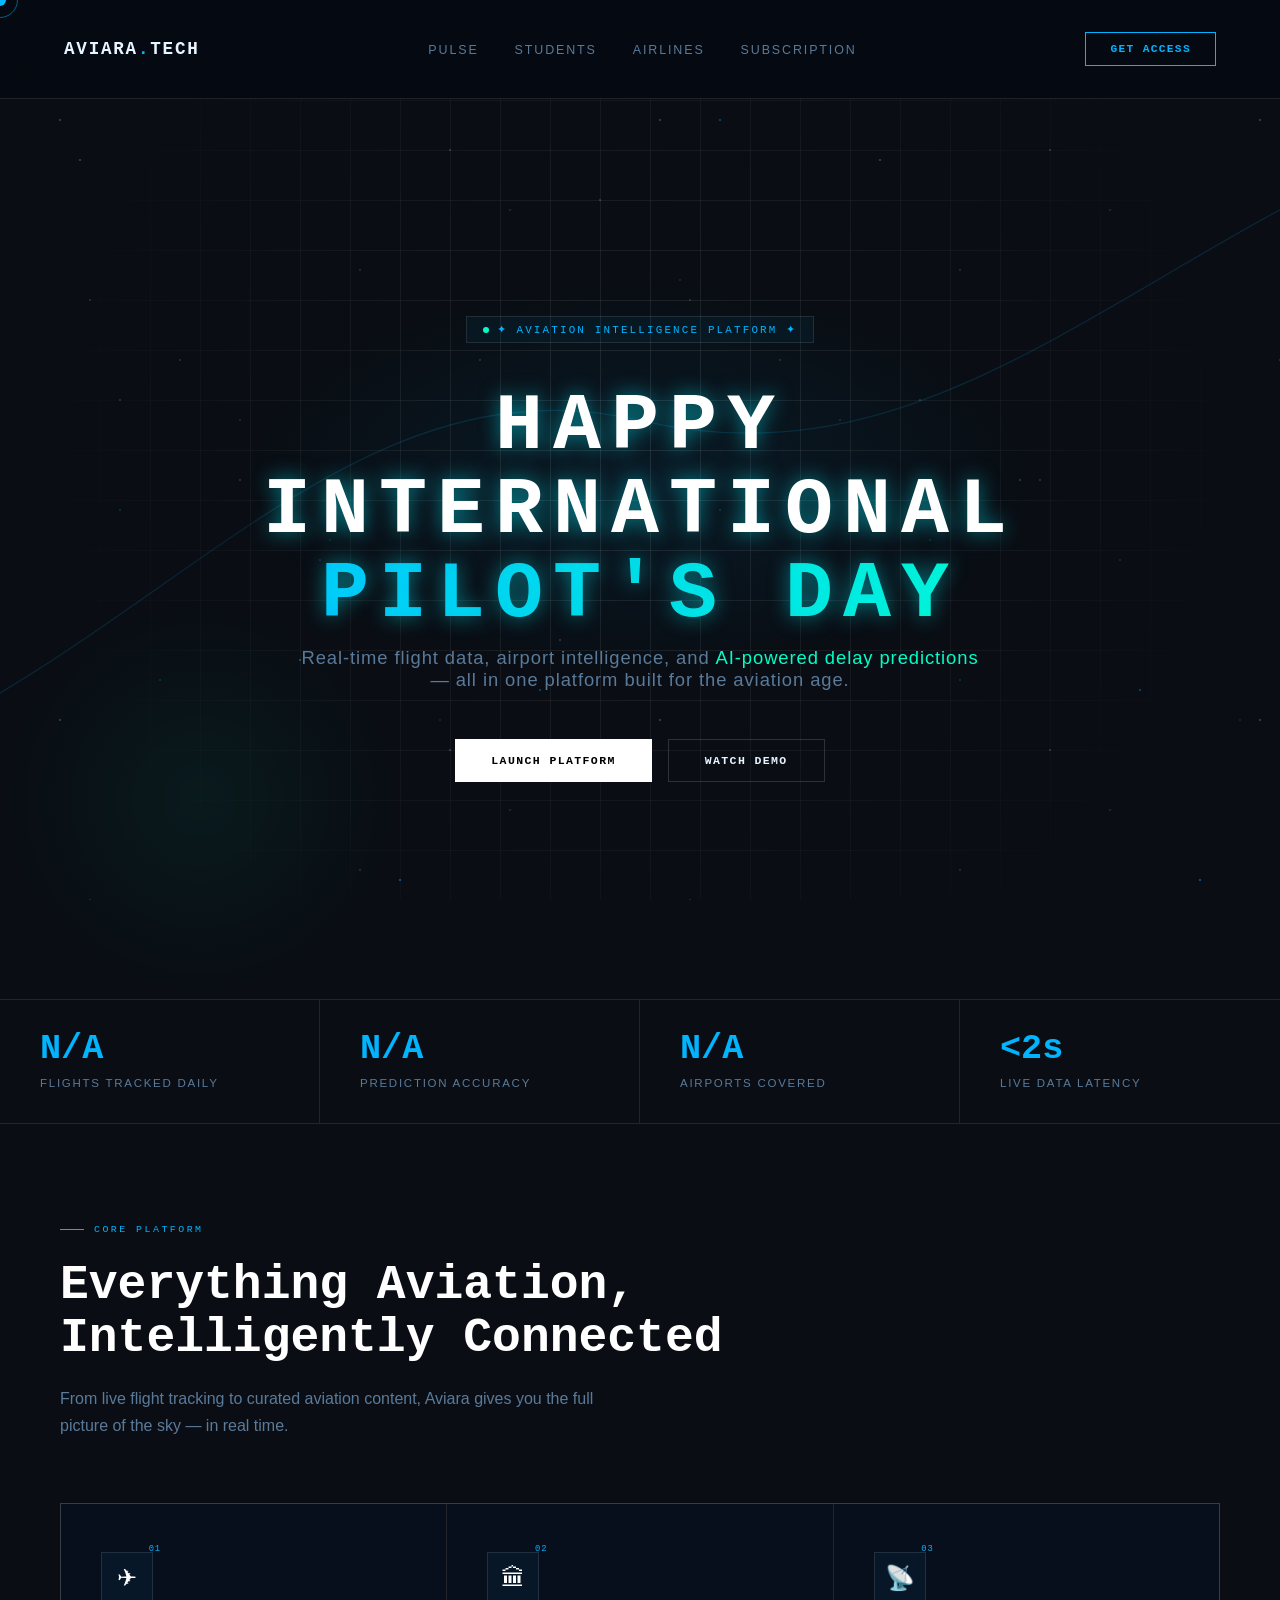
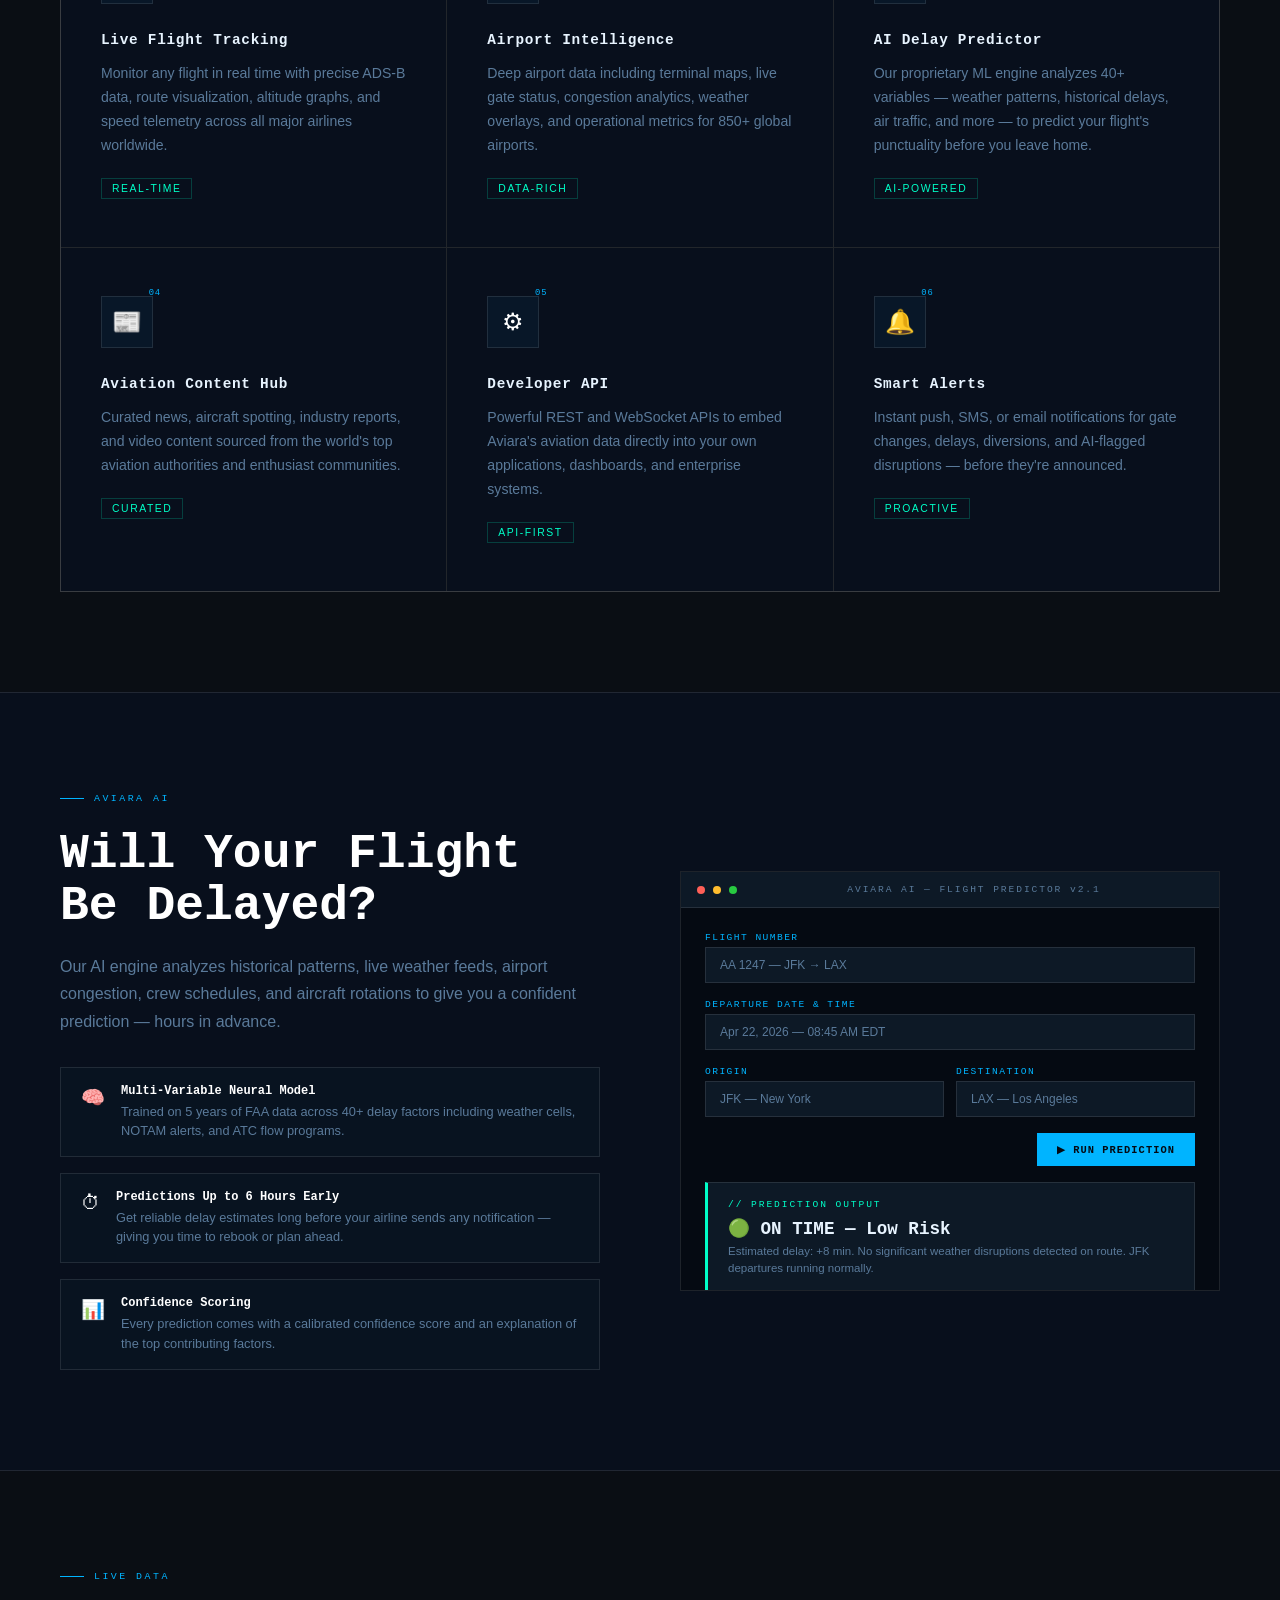
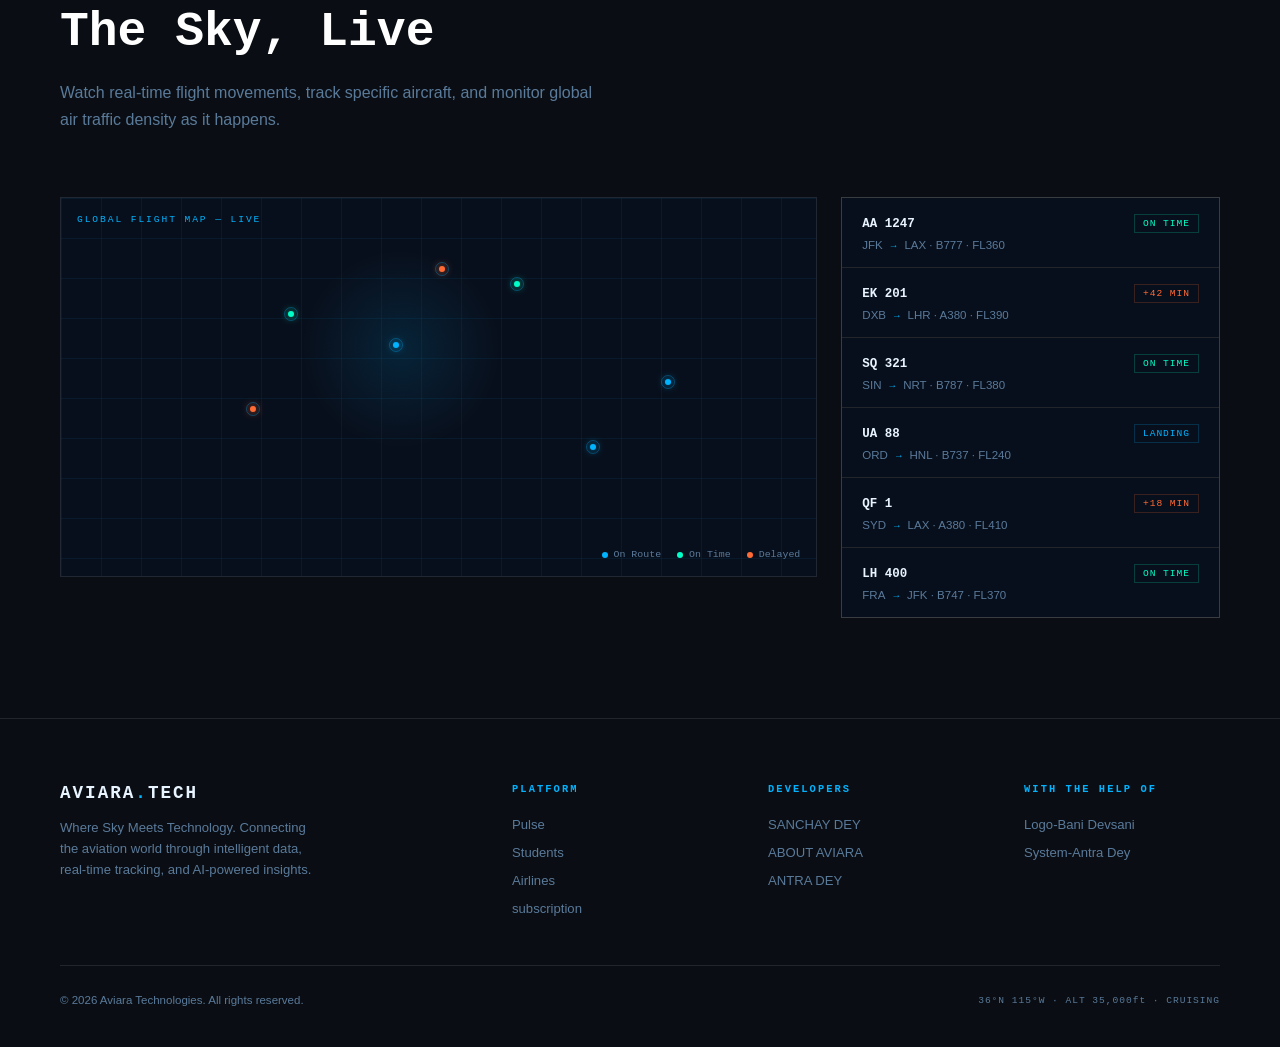
==== commit fb3302b5: "Add files via upload" ====
--- a/index.html
+++ b/index.html
@@ -20,7 +20,7 @@
     <ul class="nav-links">
       <li><a href="aviaapulse.html">Pulse</a></li>
       <li><a href="students.html">Students</a></li>
-      <li><a href="#tracking">Live Tracking</a></li>
+      <li><a href="airlines.html">Airlines</a></li>
       <li><a href="subscription.html">subscription</a></li>
     </ul>
     <button class="nav-cta">Get Access</button>
@@ -36,8 +36,8 @@
     <div class="hero-content">
       <div class="hero-badge">✦ Aviation Intelligence Platform ✦</div>
       <h1>
-        <span class="line1">WHERE SKY</span>
-        <span class="line2">MEETS TECHNOLOGY</span>
+        <span class="line1">HAPPY INTERNATIONAL</span>
+        <span class="line2">PILOT'S DAY</span>
       </h1>
       <p class="tagline">Real-time flight data, airport intelligence, and <em>AI-powered delay predictions</em><br>— all in one platform built for the aviation age.</p>
       <div class="hero-btns">
@@ -218,10 +218,10 @@
       <div class="footer-col">
         <h4>Platform</h4>
         <ul>
-          <li><a href="#">Flight Tracker</a></li>
-          <li><a href="#">Airport Data</a></li>
-          <li><a href="students.html">students</a></li>
-          <li><a href="#">Content Hub</a></li>
+          <li><a href="aviaapulse.html">Pulse</a></li>
+      <li><a href="students.html">Students</a></li>
+      <li><a href="airlines.html">Airlines</a></li>
+      <li><a href="subscription.html">subscription</a></li>
         </ul>
       </div>
       <div class="footer-col">
@@ -230,7 +230,7 @@
           <li><a href="#">SANCHAY DEY</a></li>
           <li><a href="#">ABOUT AVIARA</a></li>
           <li><a href="#">ANTRA DEY</a></li>
-          <li><a href="#">SAMARTH BELAMKAR</a></li>
+          <li><a href="#"></a></li>
         </ul>
       </div>
       <div class="footer-col">
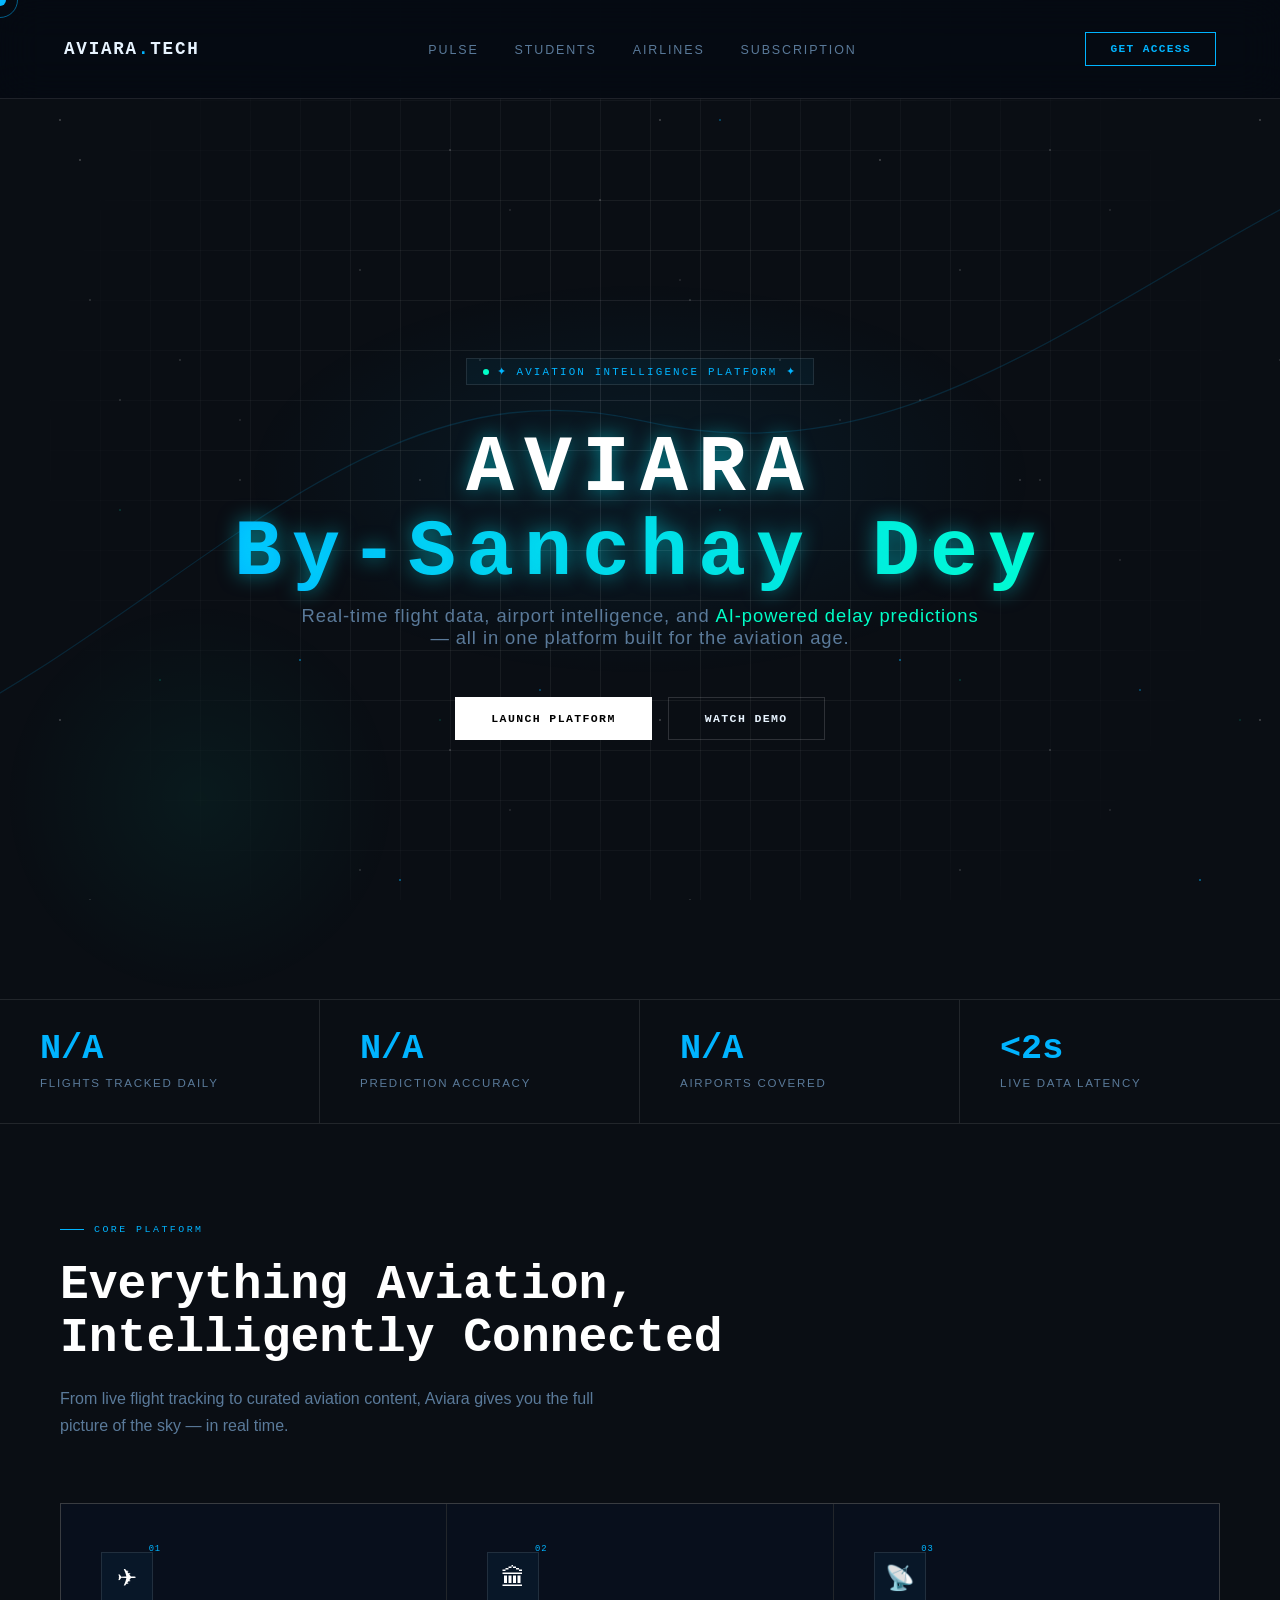
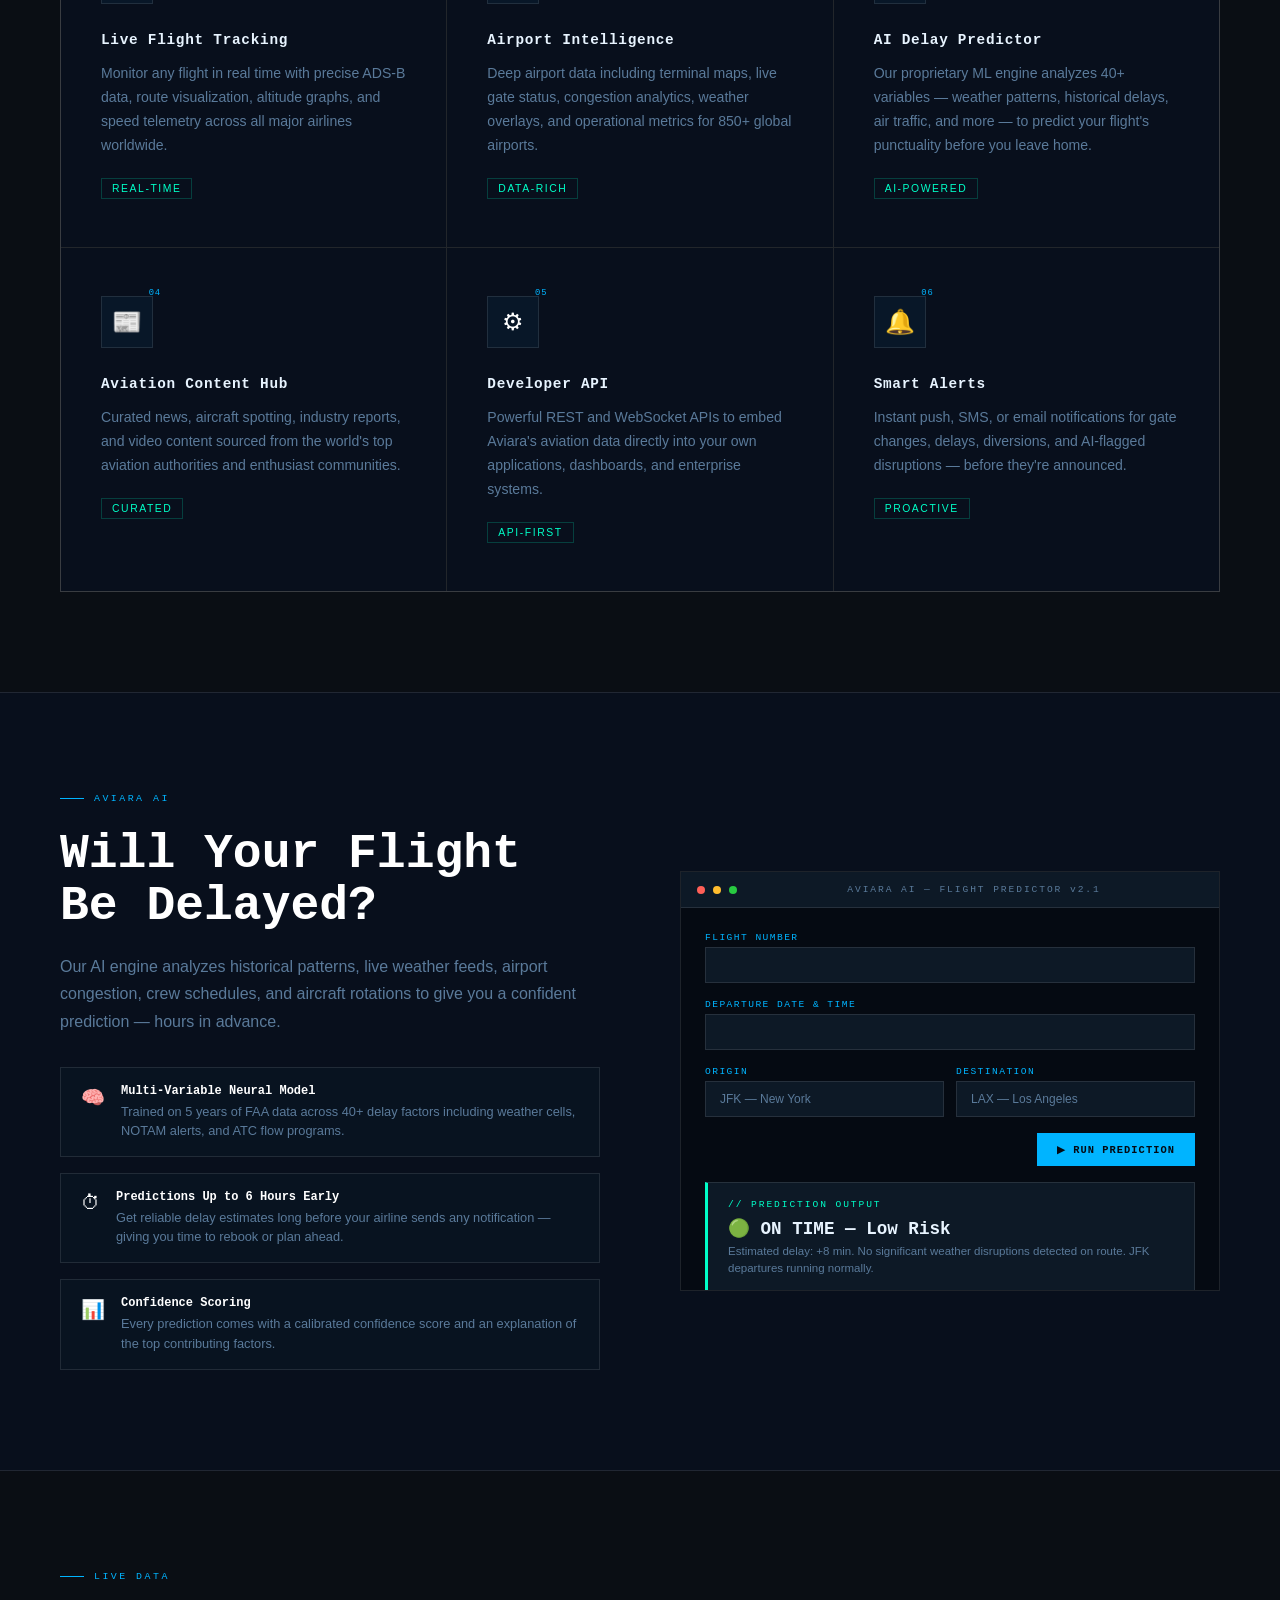
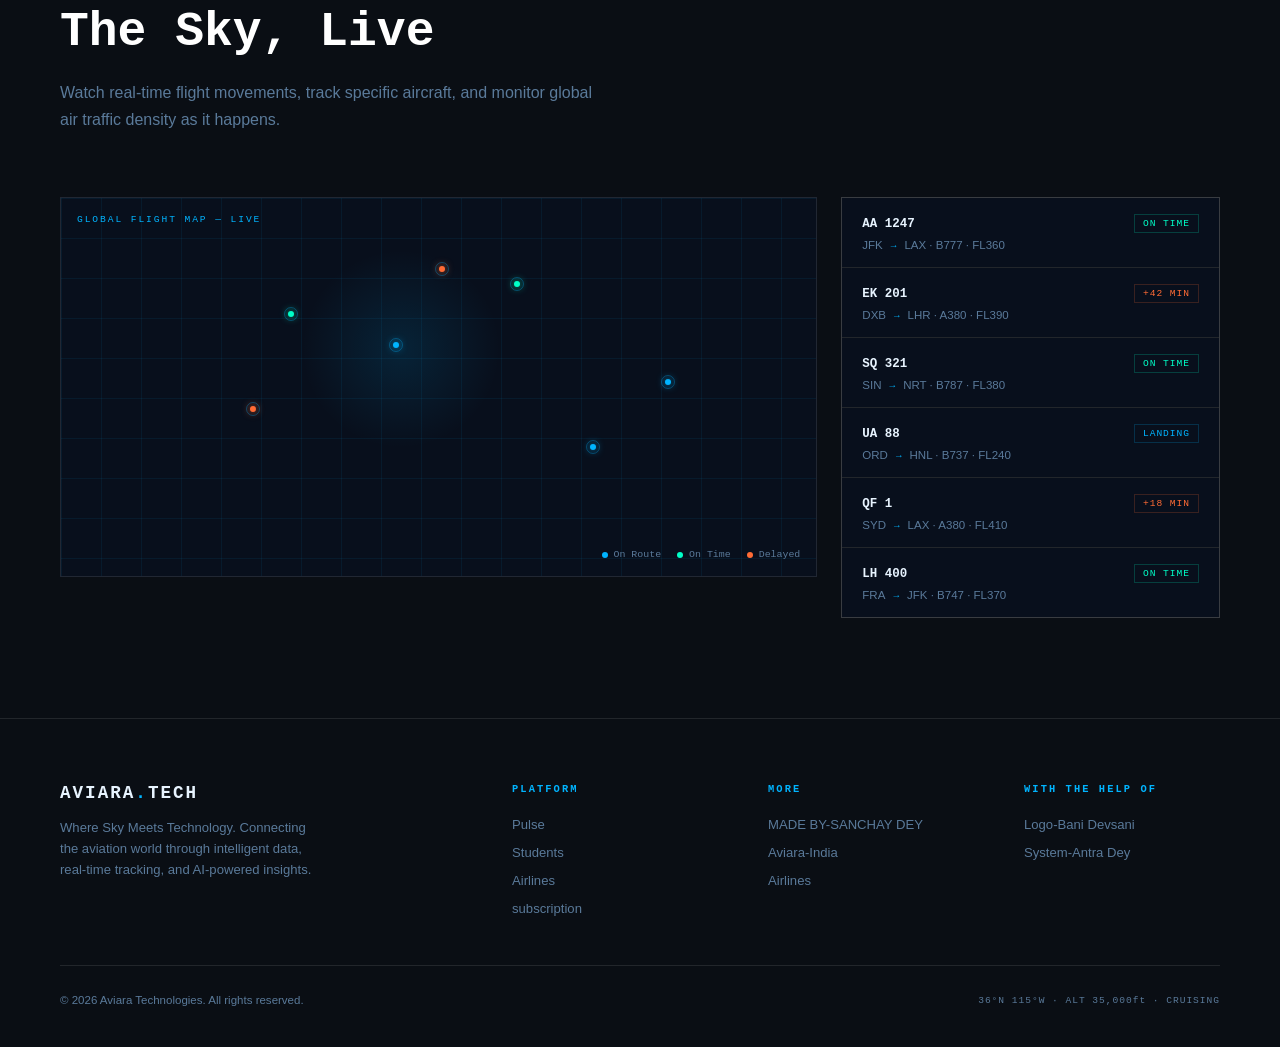
==== commit 3fc7c302: "Add files via upload" ====
--- a/index.html
+++ b/index.html
@@ -36,8 +36,8 @@
     <div class="hero-content">
       <div class="hero-badge">✦ Aviation Intelligence Platform ✦</div>
       <h1>
-        <span class="line1">HAPPY INTERNATIONAL</span>
-        <span class="line2">PILOT'S DAY</span>
+        <span class="line1">AVIARA</span>
+        <span class="line2">By-Sanchay Dey</span>
       </h1>
       <p class="tagline">Real-time flight data, airport intelligence, and <em>AI-powered delay predictions</em><br>— all in one platform built for the aviation age.</p>
       <div class="hero-btns">
@@ -145,11 +145,11 @@
           <div class="ai-screen-body">
             <div>
               <div class="ai-field-label">Flight Number</div>
-              <div class="ai-field">AA 1247 — JFK → LAX</div>
+              <div class="ai-field" contenteditable="true" aria-placeholder="Enter flight number"></div>
             </div>
             <div>
               <div class="ai-field-label">Departure Date & Time</div>
-              <div class="ai-field">Apr 22, 2026 — 08:45 AM EDT</div>
+              <div class="ai-field" contenteditable="true" id="Date" aria-placeholder="Time"></div>
             </div>
             <div class="ai-input-row">
               <div style="flex:1"><div class="ai-field-label">Origin</div><div class="ai-field">JFK — New York</div></div>
@@ -225,11 +225,11 @@
         </ul>
       </div>
       <div class="footer-col">
-        <h4>Developers</h4>
+        <h4>MORE</h4>
         <ul>
-          <li><a href="#">SANCHAY DEY</a></li>
-          <li><a href="#">ABOUT AVIARA</a></li>
-          <li><a href="#">ANTRA DEY</a></li>
+          <li><a href="#">MADE BY-SANCHAY DEY</a></li>
+          <li><a href="aviara-india.html">Aviara-India</a></li>
+          <li><a href="airlines.html">Airlines</a></li>
           <li><a href="#"></a></li>
         </ul>
       </div>
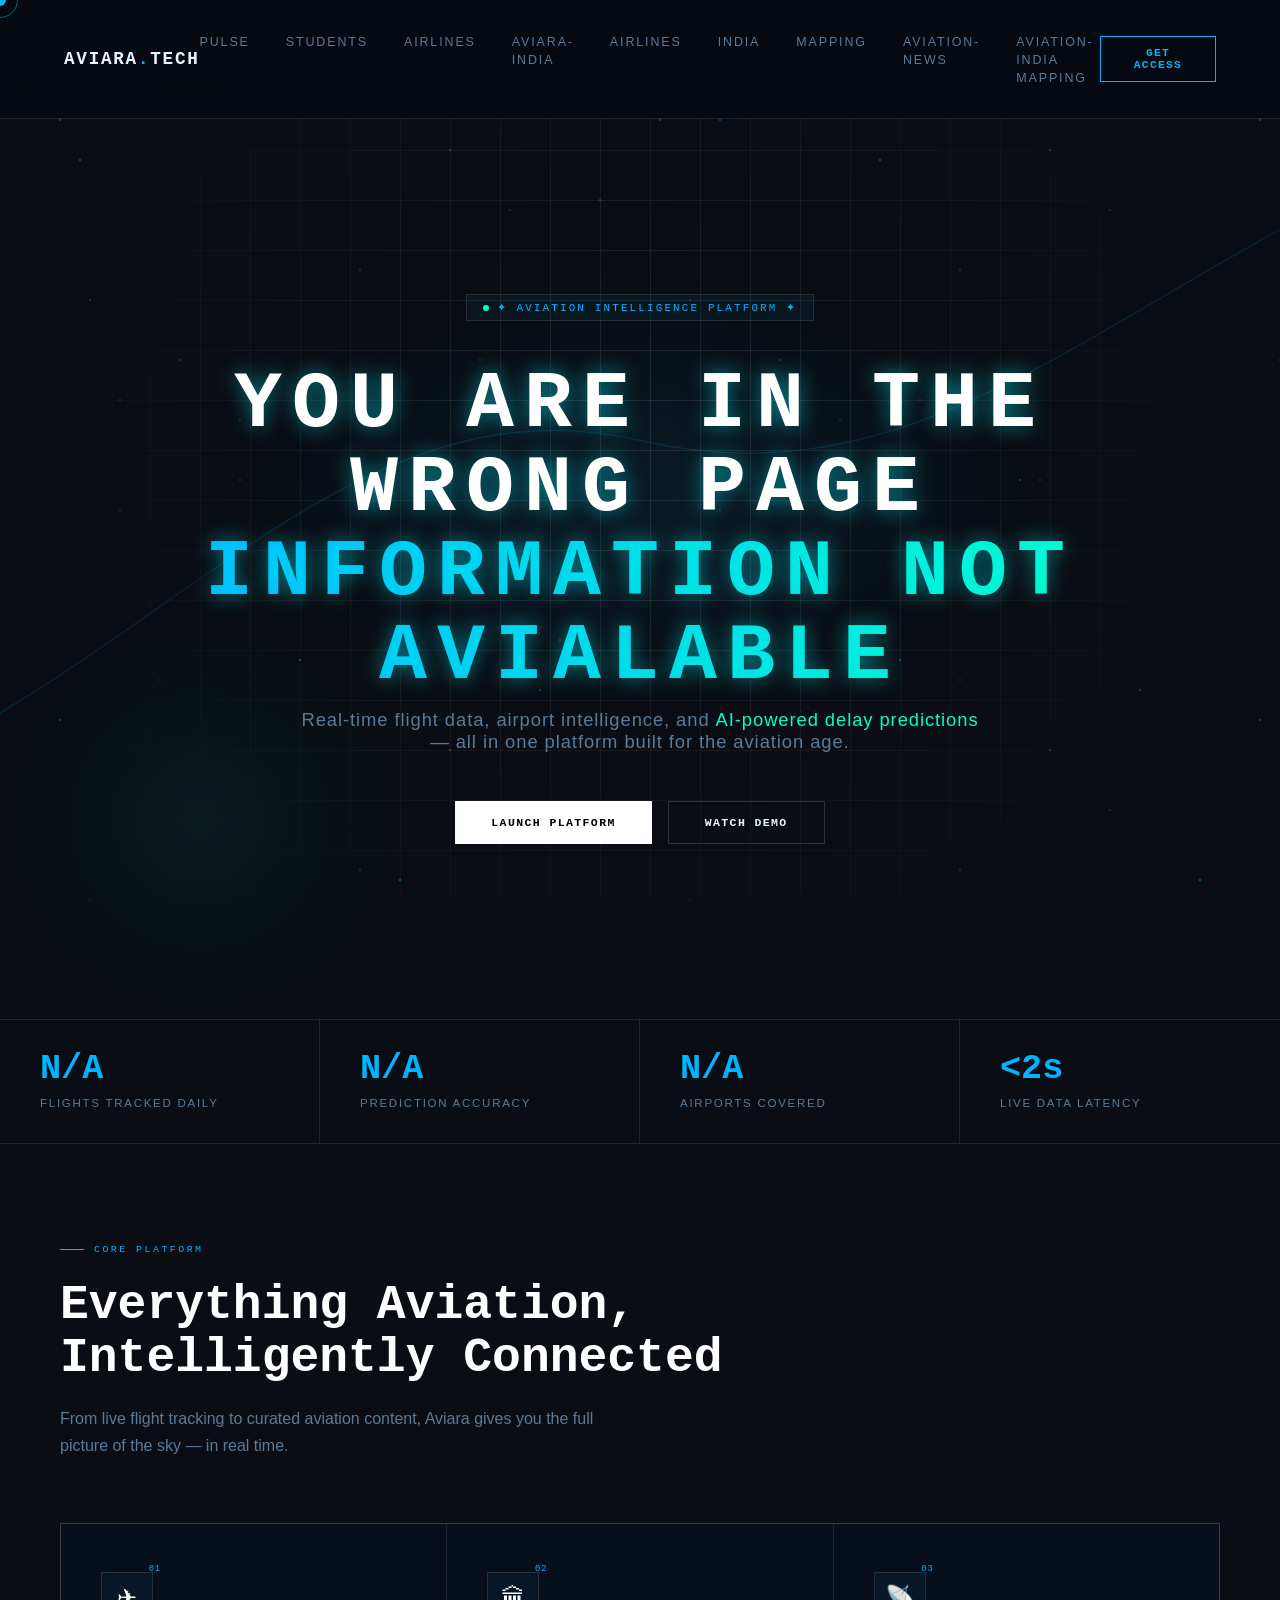
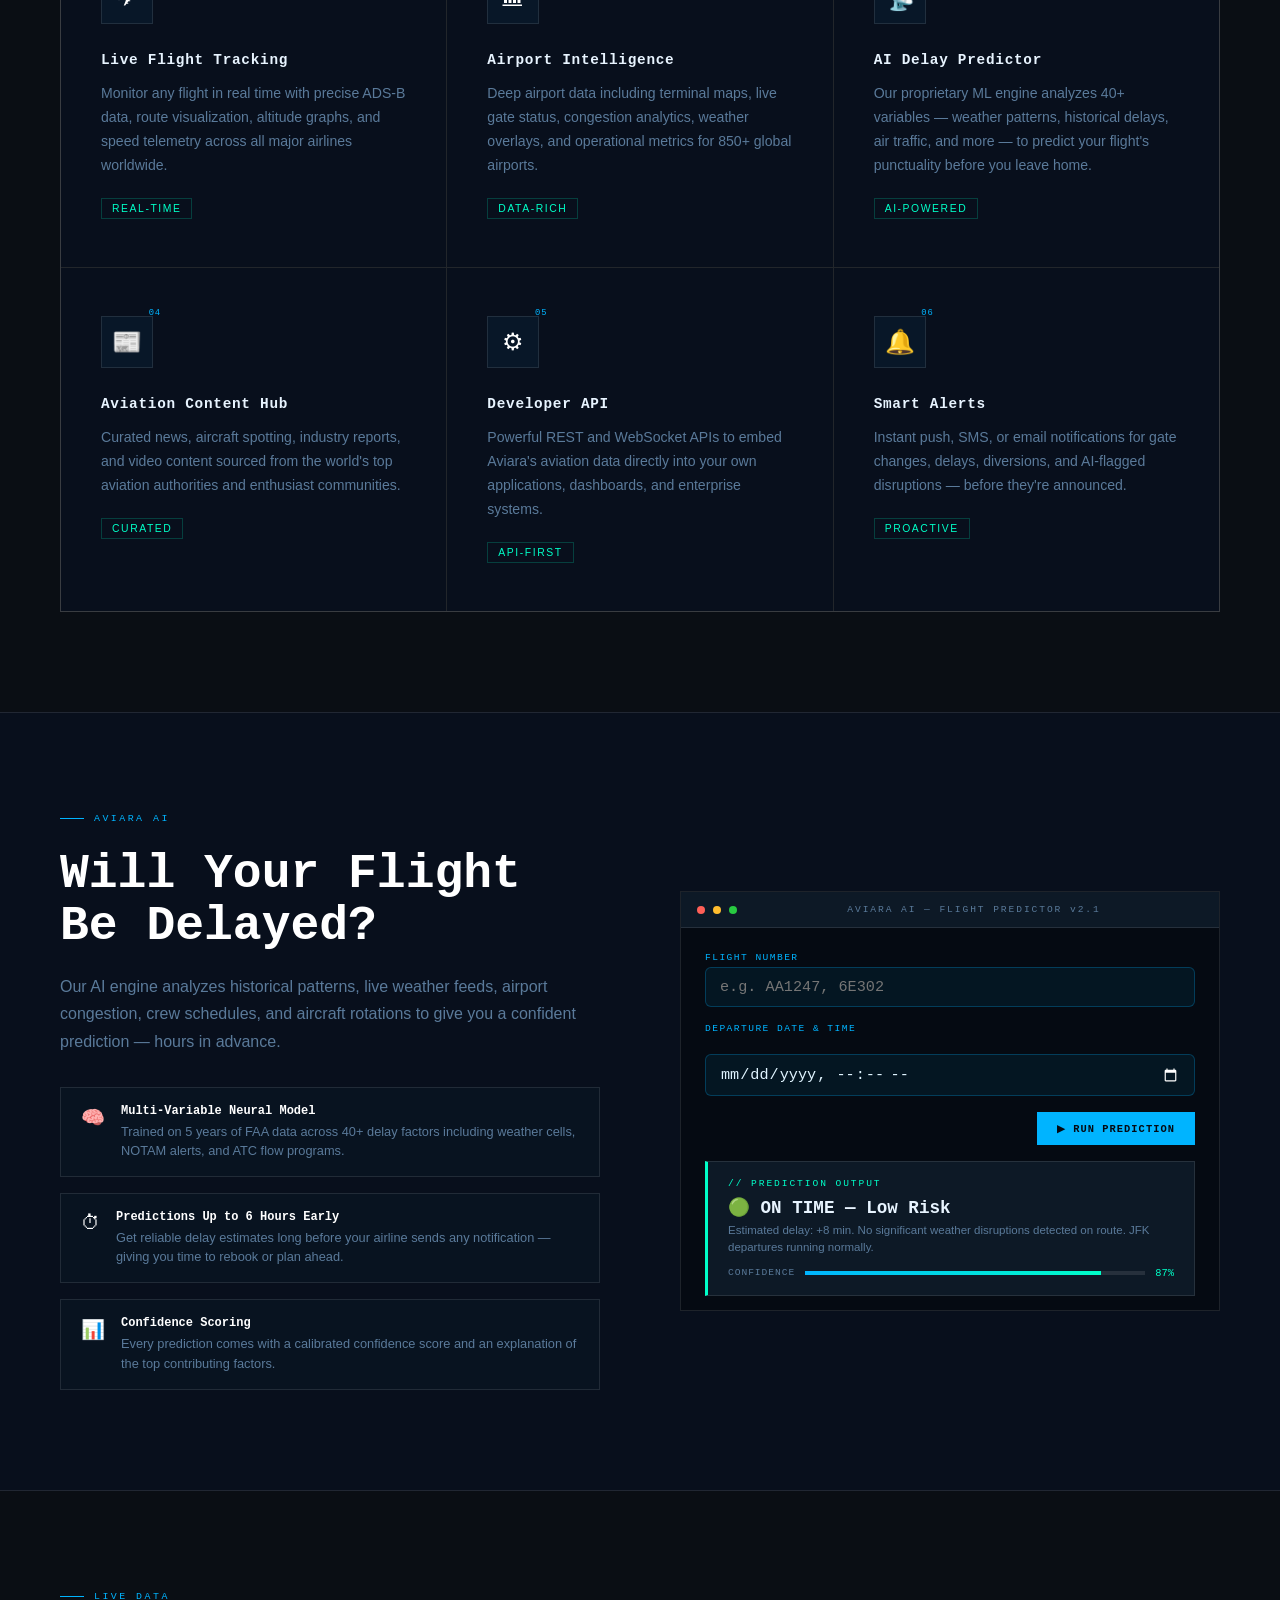
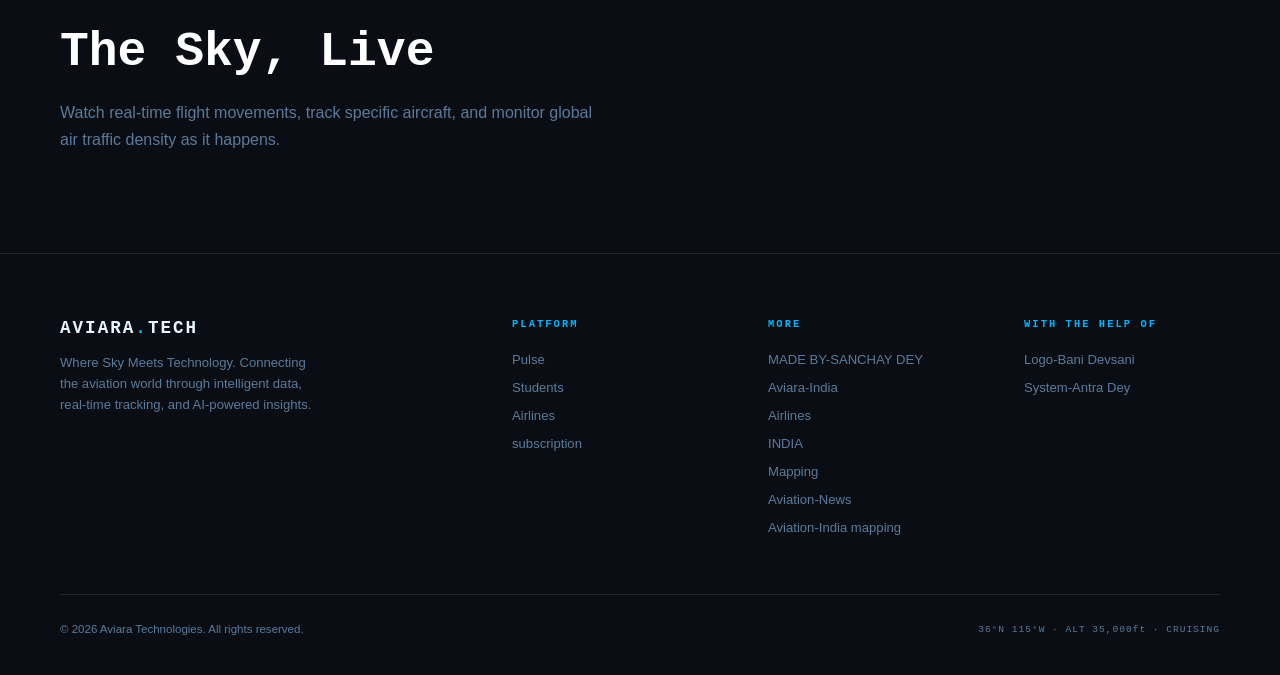
==== commit 505f46de: "Add files via upload" ====
--- a/index.html
+++ b/index.html
@@ -21,7 +21,12 @@
       <li><a href="aviaapulse.html">Pulse</a></li>
       <li><a href="students.html">Students</a></li>
       <li><a href="airlines.html">Airlines</a></li>
-      <li><a href="subscription.html">subscription</a></li>
+      <li><a href="aviara-india.html">Aviara-India</a></li>
+          <li><a href="airlines.html">Airlines</a></li>
+           <li><a href="inda.html">INDIA</a></li>
+          <li><a href="students.html">Mapping</a></li>
+          <li><a href="aviaapulse.html">Aviation-News</a></li>
+          <li><a href="aviara-india.html">Aviation-India mapping</a></li>
     </ul>
     <button class="nav-cta">Get Access</button>
   </nav>
@@ -36,8 +41,8 @@
     <div class="hero-content">
       <div class="hero-badge">✦ Aviation Intelligence Platform ✦</div>
       <h1>
-        <span class="line1">AVIARA</span>
-        <span class="line2">By-Sanchay Dey</span>
+        <span class="line1">YOU ARE IN THE WRONG PAGE</span>
+        <span class="line2">INFORMATION NOT AVIALABLE</span>
       </h1>
       <p class="tagline">Real-time flight data, airport intelligence, and <em>AI-powered delay predictions</em><br>— all in one platform built for the aviation age.</p>
       <div class="hero-btns">
@@ -145,15 +150,13 @@
           <div class="ai-screen-body">
             <div>
               <div class="ai-field-label">Flight Number</div>
-              <div class="ai-field" contenteditable="true" aria-placeholder="Enter flight number"></div>
+              <input type="text" id="flight-number-input" class="ai-field" placeholder="e.g. AA1247, 6E302" maxlength="8" autocomplete="off" style="background:rgba(0,180,255,0.07);border:1px solid rgba(0,180,255,0.25);border-radius:6px;color:#e0f4ff;font-family:'Courier New',monospace;font-size:0.95rem;padding:10px 14px;width:100%;box-sizing:border-box;outline:none;" />
             </div>
             <div>
               <div class="ai-field-label">Departure Date & Time</div>
-              <div class="ai-field" contenteditable="true" id="Date" aria-placeholder="Time"></div>
-            </div>
+                </div>
             <div class="ai-input-row">
-              <div style="flex:1"><div class="ai-field-label">Origin</div><div class="ai-field">JFK — New York</div></div>
-              <div style="flex:1"><div class="ai-field-label">Destination</div><div class="ai-field">LAX — Los Angeles</div></div>
+              <input type="datetime-local" id="departure-datetime-input" class="ai-field" style="background:rgba(0,180,255,0.07);border:1px solid rgba(0,180,255,0.25);border-radius:6px;color:#e0f4ff;font-family:'Courier New',monospace;font-size:0.95rem;padding:10px 14px;width:100%;box-sizing:border-box;outline:none;color-scheme:dark;" />
             </div>
             <button class="ai-submit">▶ RUN PREDICTION</button>
             <div class="ai-result-box">
@@ -179,33 +182,7 @@
       <h2 class="section-title">The Sky, Live</h2>
       <p class="section-sub">Watch real-time flight movements, track specific aircraft, and monitor global air traffic density as it happens.</p>
     </div>
-    <div class="tracking-grid reveal">
-      <div class="map-placeholder">
-        <div class="map-grid"></div>
-        <div class="map-glow"></div>
-        <div class="fdot" style="top:38%;left:44%"></div>
-        <div class="fdot green" style="top:22%;left:60%"></div>
-        <div class="fdot orange" style="top:55%;left:25%"></div>
-        <div class="fdot" style="top:65%;left:70%"></div>
-        <div class="fdot green" style="top:30%;left:30%"></div>
-        <div class="fdot" style="top:48%;left:80%"></div>
-        <div class="fdot orange" style="top:18%;left:50%"></div>
-        <div class="map-label">GLOBAL FLIGHT MAP — LIVE</div>
-        <div class="map-status">
-          <div class="map-legend"><div class="legend-dot" style="background:var(--accent)"></div> On Route</div>
-          <div class="map-legend"><div class="legend-dot" style="background:var(--accent2)"></div> On Time</div>
-          <div class="map-legend"><div class="legend-dot" style="background:var(--accent3)"></div> Delayed</div>
-        </div>
-      </div>
-      <div class="flight-list">
-        <div class="flight-item"><div class="flight-header"><span class="flight-code">AA 1247</span><span class="flight-status status-on">On Time</span></div><div class="flight-route">JFK <span class="route-sep">→</span> LAX · B777 · FL360</div></div>
-        <div class="flight-item"><div class="flight-header"><span class="flight-code">EK 201</span><span class="flight-status status-delay">+42 min</span></div><div class="flight-route">DXB <span class="route-sep">→</span> LHR · A380 · FL390</div></div>
-        <div class="flight-item"><div class="flight-header"><span class="flight-code">SQ 321</span><span class="flight-status status-on">On Time</span></div><div class="flight-route">SIN <span class="route-sep">→</span> NRT · B787 · FL380</div></div>
-        <div class="flight-item"><div class="flight-header"><span class="flight-code">UA 88</span><span class="flight-status status-land">Landing</span></div><div class="flight-route">ORD <span class="route-sep">→</span> HNL · B737 · FL240</div></div>
-        <div class="flight-item"><div class="flight-header"><span class="flight-code">QF 1</span><span class="flight-status status-delay">+18 min</span></div><div class="flight-route">SYD <span class="route-sep">→</span> LAX · A380 · FL410</div></div>
-        <div class="flight-item"><div class="flight-header"><span class="flight-code">LH 400</span><span class="flight-status status-on">On Time</span></div><div class="flight-route">FRA <span class="route-sep">→</span> JFK · B747 · FL370</div></div>
-      </div>
-    </div>
+    
   </section>
 
   <!-- FOOTER -->
@@ -230,6 +207,10 @@
           <li><a href="#">MADE BY-SANCHAY DEY</a></li>
           <li><a href="aviara-india.html">Aviara-India</a></li>
           <li><a href="airlines.html">Airlines</a></li>
+           <li><a href="inda.html">INDIA</a></li>
+          <li><a href="students.html">Mapping</a></li>
+          <li><a href="aviaapulse.html">Aviation-News</a></li>
+          <li><a href="aviara-india.html">Aviation-India mapping</a></li>
           <li><a href="#"></a></li>
         </ul>
       </div>
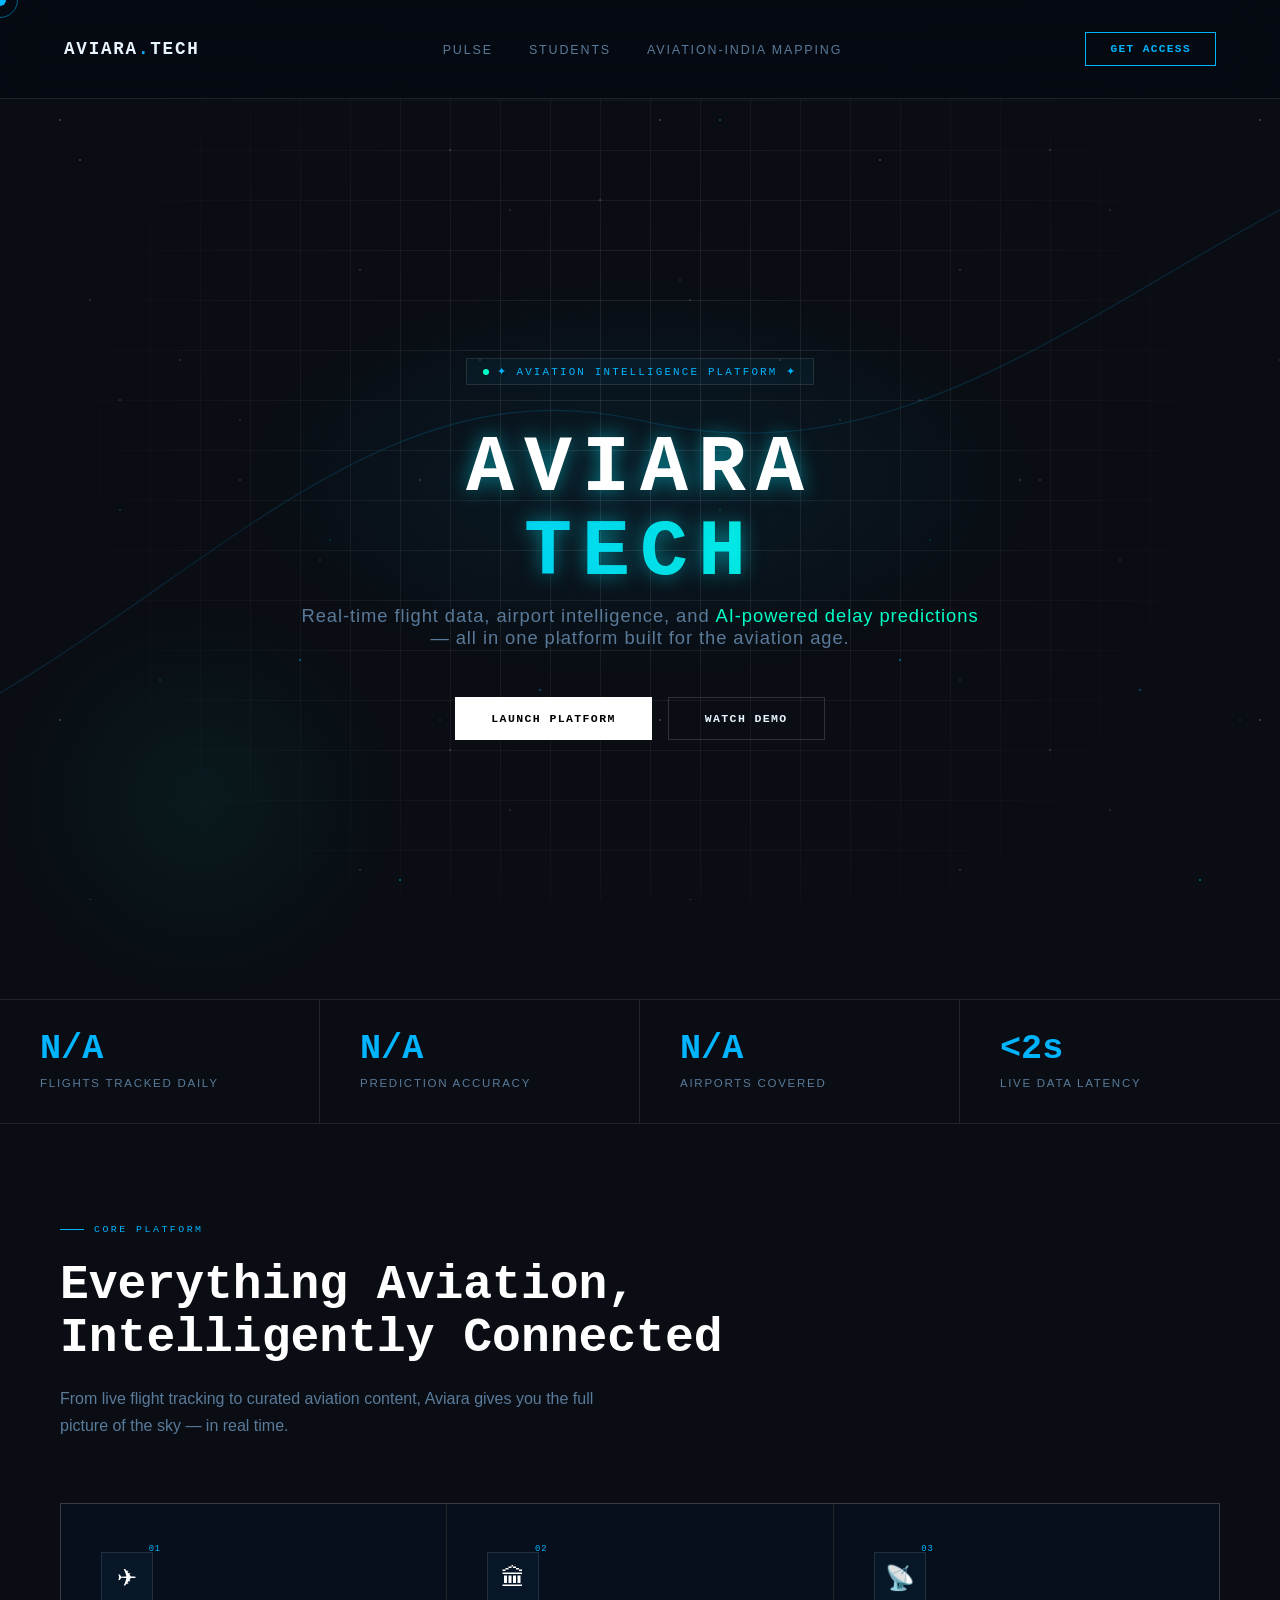
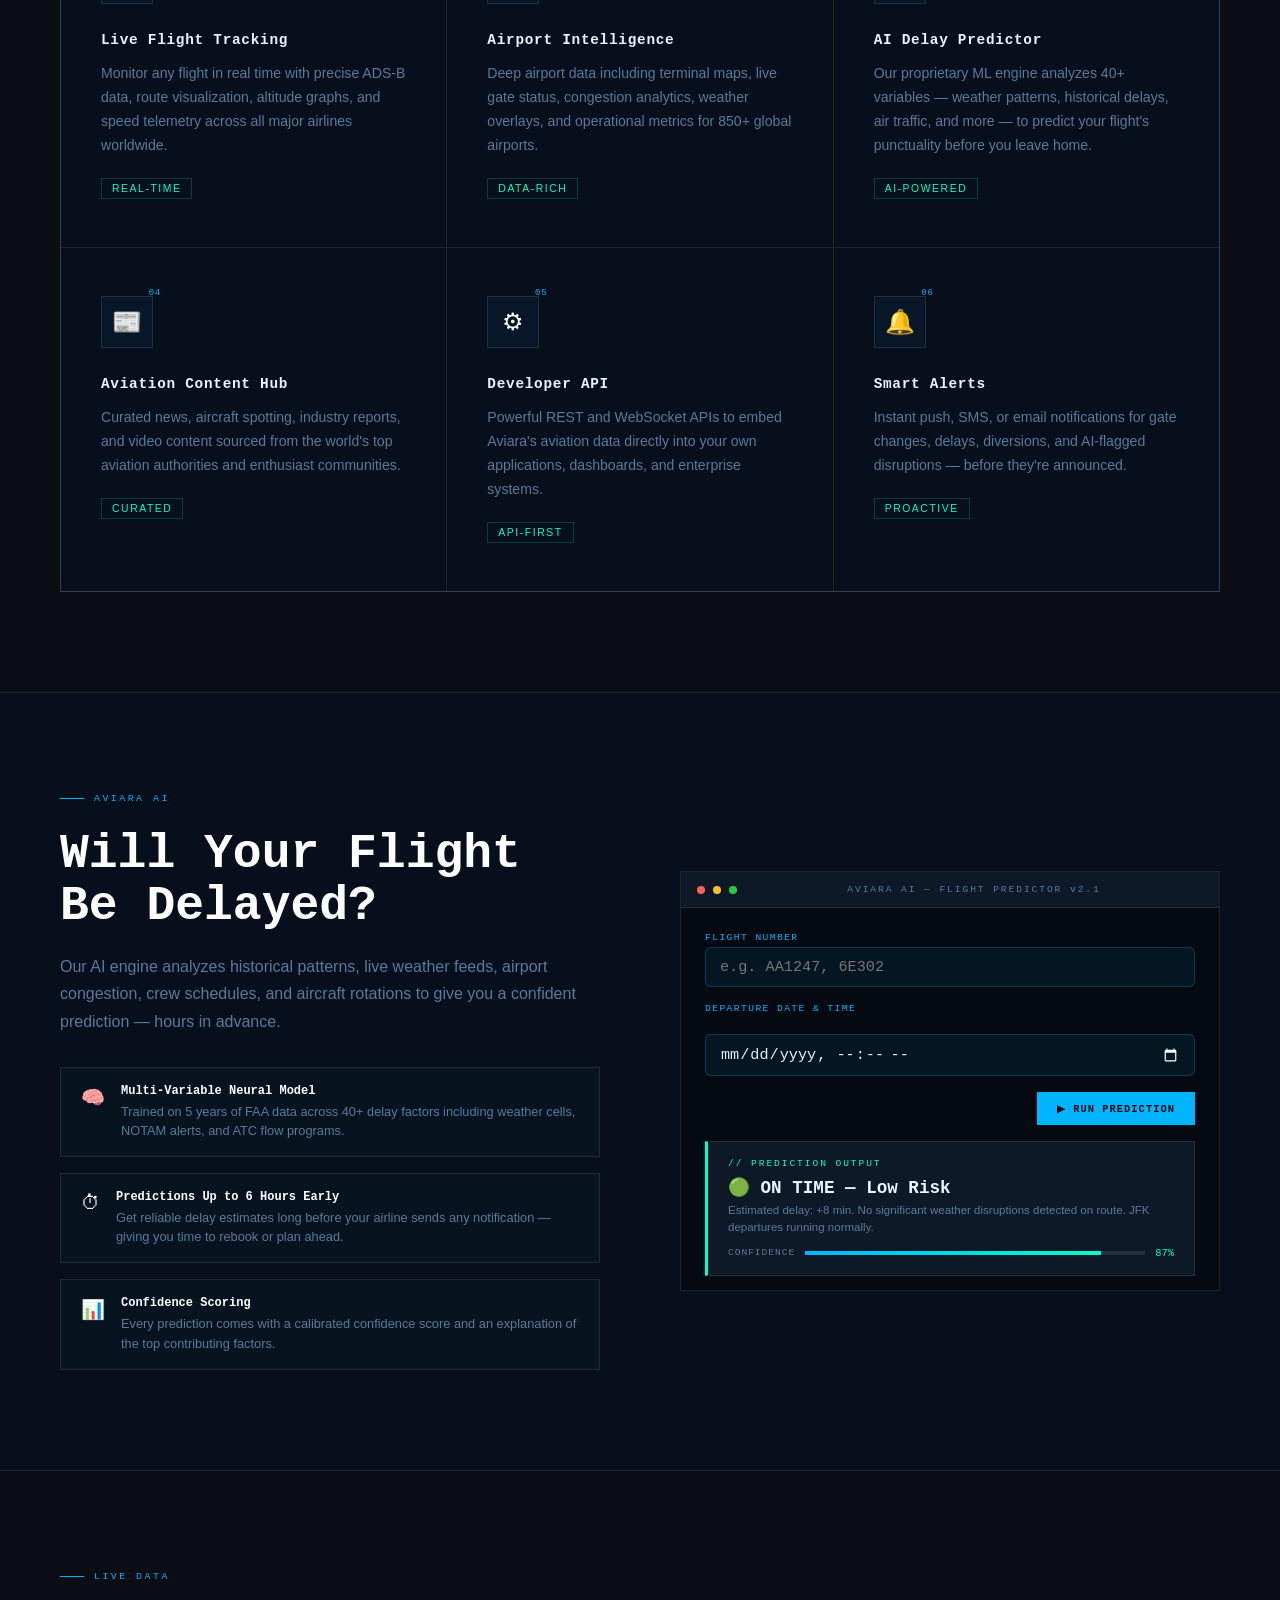
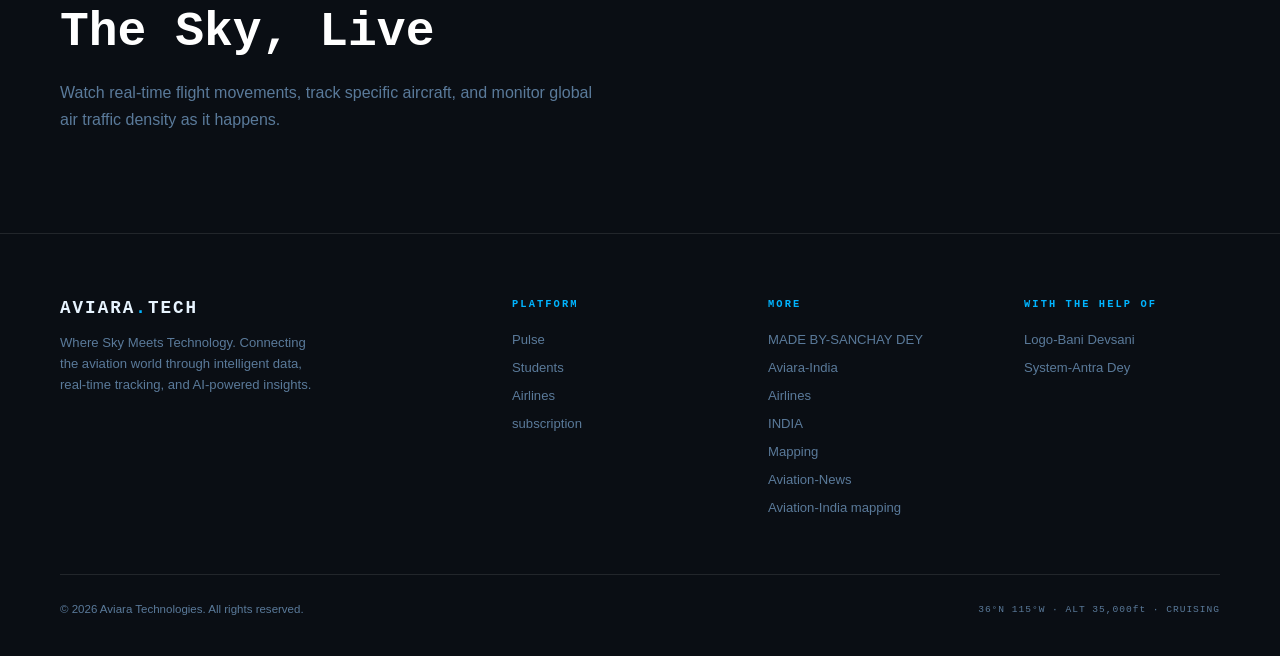
==== commit 41c3413a: "Add files via upload" ====
--- a/index.html
+++ b/index.html
@@ -20,12 +20,6 @@
     <ul class="nav-links">
       <li><a href="aviaapulse.html">Pulse</a></li>
       <li><a href="students.html">Students</a></li>
-      <li><a href="airlines.html">Airlines</a></li>
-      <li><a href="aviara-india.html">Aviara-India</a></li>
-          <li><a href="airlines.html">Airlines</a></li>
-           <li><a href="inda.html">INDIA</a></li>
-          <li><a href="students.html">Mapping</a></li>
-          <li><a href="aviaapulse.html">Aviation-News</a></li>
           <li><a href="aviara-india.html">Aviation-India mapping</a></li>
     </ul>
     <button class="nav-cta">Get Access</button>
@@ -41,8 +35,8 @@
     <div class="hero-content">
       <div class="hero-badge">✦ Aviation Intelligence Platform ✦</div>
       <h1>
-        <span class="line1">YOU ARE IN THE WRONG PAGE</span>
-        <span class="line2">INFORMATION NOT AVIALABLE</span>
+        <span class="line1">AVIARA</span>
+        <span class="line2">TECH</span>
       </h1>
       <p class="tagline">Real-time flight data, airport intelligence, and <em>AI-powered delay predictions</em><br>— all in one platform built for the aviation age.</p>
       <div class="hero-btns">
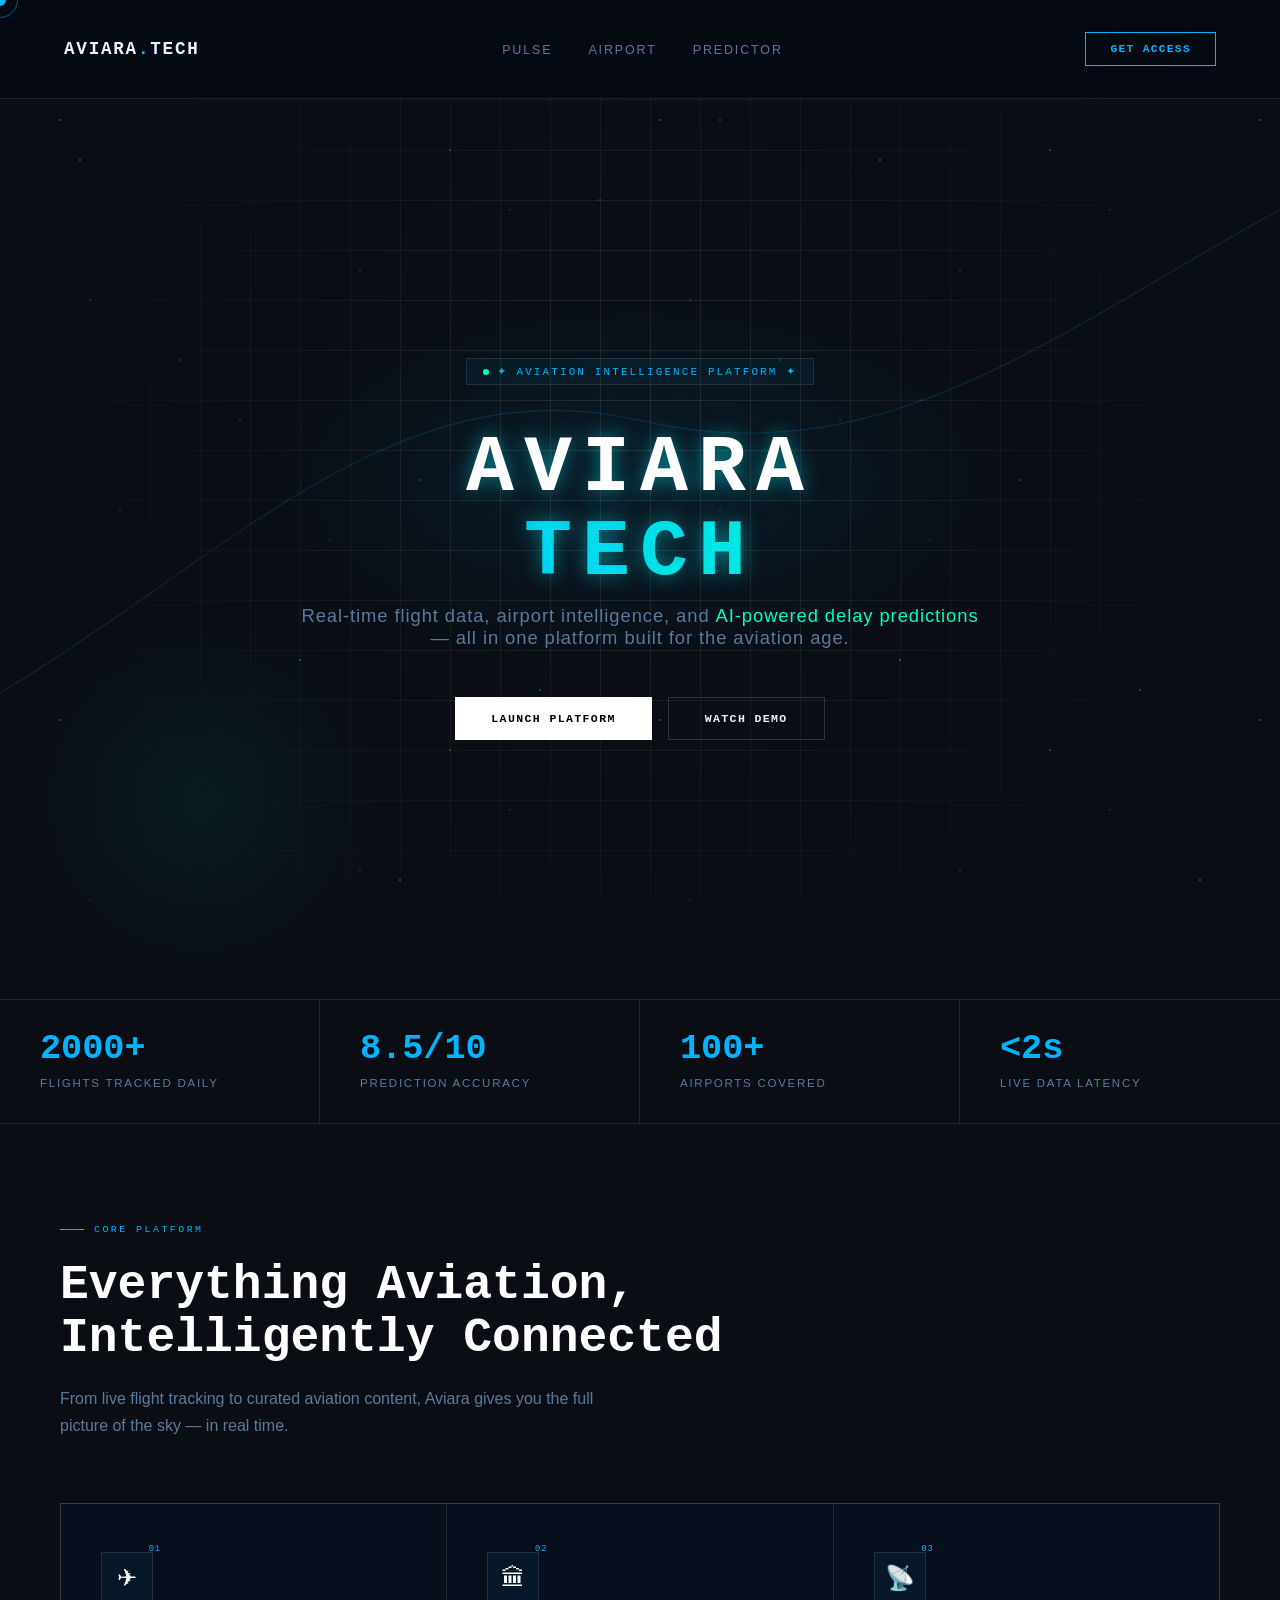
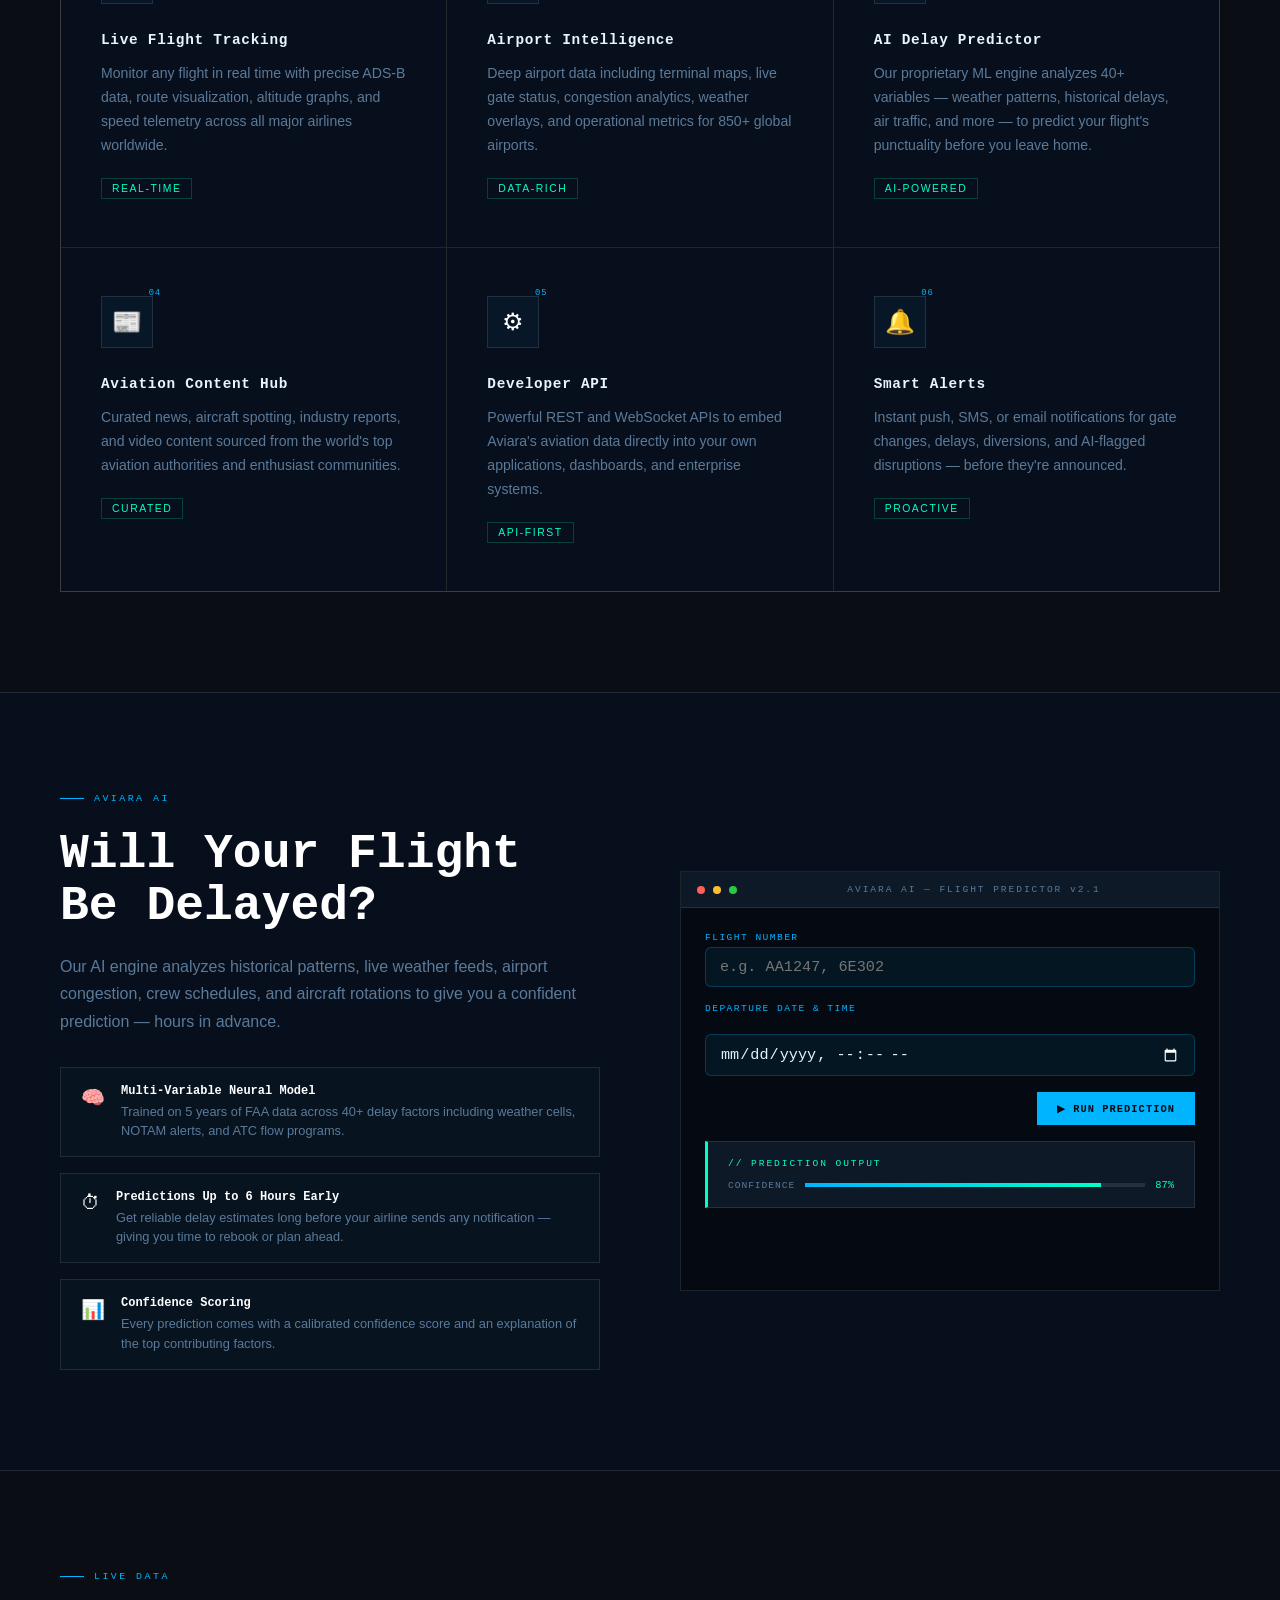
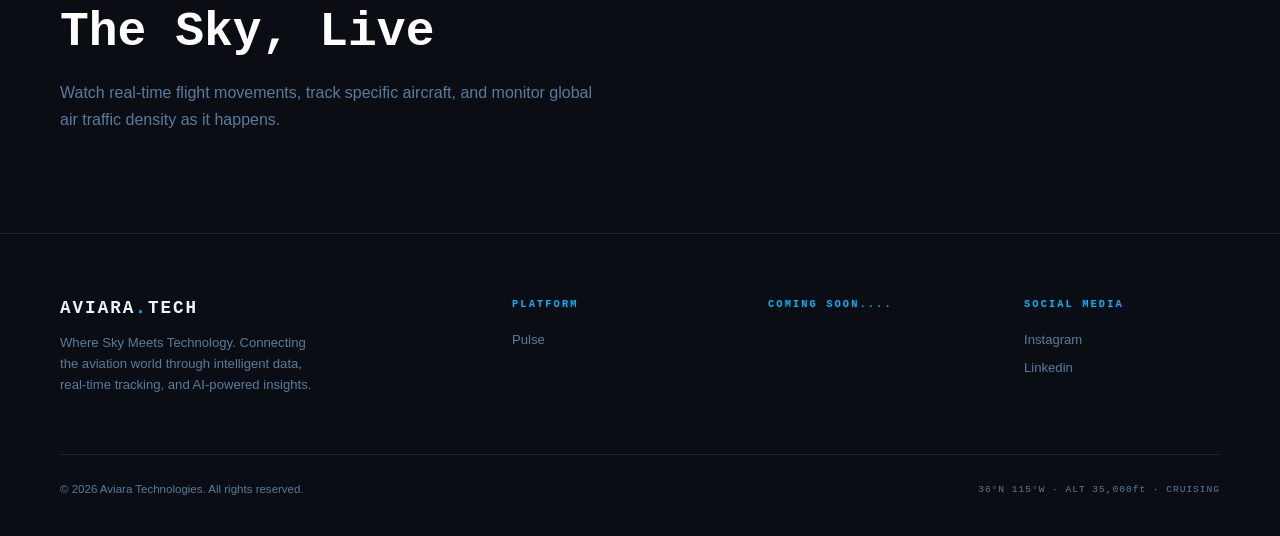
==== commit bd741a01: "Add files via upload" ====
--- a/index.html
+++ b/index.html
@@ -5,6 +5,7 @@
     <meta name="viewport" content="width=device-width, initial-scale=1.0">
     <title>AVIARA</title>
     <link rel="stylesheet" href="style.css">
+    <script src="predictor.js"></script>
     <link rel="stylesheet" href="https://cdnjs.cloudflare.com/ajax/libs/font-awesome/6.5.0/css/all.min.css">
 </head>
 <body>
@@ -18,9 +19,9 @@
   <nav>
     <a img="file:///C:/Users/ANTRA%20DEY/Downloads/aviara_tech_logo_airplane.svg" class="nav-logo">AVIARA<span>.</span>TECH</a>
     <ul class="nav-links">
-      <li><a href="aviaapulse.html">Pulse</a></li>
-      <li><a href="students.html">Students</a></li>
-          <li><a href="aviara-india.html">Aviation-India mapping</a></li>
+      <li><a href="aviaapulse.html">PULSE</a></li>
+      <li><a href="airportcongested.html">AIRPORT</a></li>
+          <li><a href="predictor.html">PREDICTOR</a></li>
     </ul>
     <button class="nav-cta">Get Access</button>
   </nav>
@@ -48,9 +49,9 @@
 
   <!-- STATS -->
   <div class="stats-bar reveal">
-    <div class="stat-item"><span class="stat-num">N/A</span><span class="stat-label">Flights Tracked Daily</span></div>
-    <div class="stat-item"><span class="stat-num">N/A</span><span class="stat-label">Prediction Accuracy</span></div>
-    <div class="stat-item"><span class="stat-num">N/A</span><span class="stat-label">Airports Covered</span></div>
+    <div class="stat-item"><span class="stat-num">2000+</span><span class="stat-label">Flights Tracked Daily</span></div>
+    <div class="stat-item"><span class="stat-num">8.5/10</span><span class="stat-label">Prediction Accuracy</span></div>
+    <div class="stat-item"><span class="stat-num">100+</span><span class="stat-label">Airports Covered</span></div>
     <div class="stat-item"><span class="stat-num">&lt;2s</span><span class="stat-label">Live Data Latency</span></div>
   </div>
 
@@ -155,8 +156,8 @@
             <button class="ai-submit">▶ RUN PREDICTION</button>
             <div class="ai-result-box">
               <div class="ai-result-label">// PREDICTION OUTPUT</div>
-              <div class="ai-result-main">🟢 ON TIME — Low Risk</div>
-              <div class="ai-result-sub">Estimated delay: +8 min. No significant weather disruptions detected on route. JFK departures running normally.</div>
+              <div class="ai-result-main"></div>
+              <div class="ai-result-sub"></div>
               <div class="ai-confidence">
                 <span class="conf-label">Confidence</span>
                 <div class="conf-bar"><div class="conf-fill"></div></div>
@@ -190,29 +191,22 @@
         <h4>Platform</h4>
         <ul>
           <li><a href="aviaapulse.html">Pulse</a></li>
-      <li><a href="students.html">Students</a></li>
-      <li><a href="airlines.html">Airlines</a></li>
-      <li><a href="subscription.html">subscription</a></li>
+      <li><a href=""></a></li>
+      <li><a href=""></a></li>
+      <li><a href=""></a></li>
         </ul>
       </div>
       <div class="footer-col">
-        <h4>MORE</h4>
+        <h4>Coming Soon....</h4>
         <ul>
-          <li><a href="#">MADE BY-SANCHAY DEY</a></li>
-          <li><a href="aviara-india.html">Aviara-India</a></li>
-          <li><a href="airlines.html">Airlines</a></li>
-           <li><a href="inda.html">INDIA</a></li>
-          <li><a href="students.html">Mapping</a></li>
-          <li><a href="aviaapulse.html">Aviation-News</a></li>
-          <li><a href="aviara-india.html">Aviation-India mapping</a></li>
+        </ul>
+      </div>
+      <div class="footer-col">
+        <h4>Social Media</h4>
+        <ul>
+          <li><a href="">Instagram</a></li>
+          <li><a href="#">Linkedin</a></li>
           <li><a href="#"></a></li>
-        </ul>
-      </div>
-      <div class="footer-col">
-        <h4>WITH THE HELP OF</h4>
-        <ul>
-          <li><a href="#">Logo-Bani Devsani</a></li>
-          <li><a href="#">System-Antra Dey</a></li>
           <li><a href="#"></a></li>
           <li><a href="#"></a></li>
         </ul>
